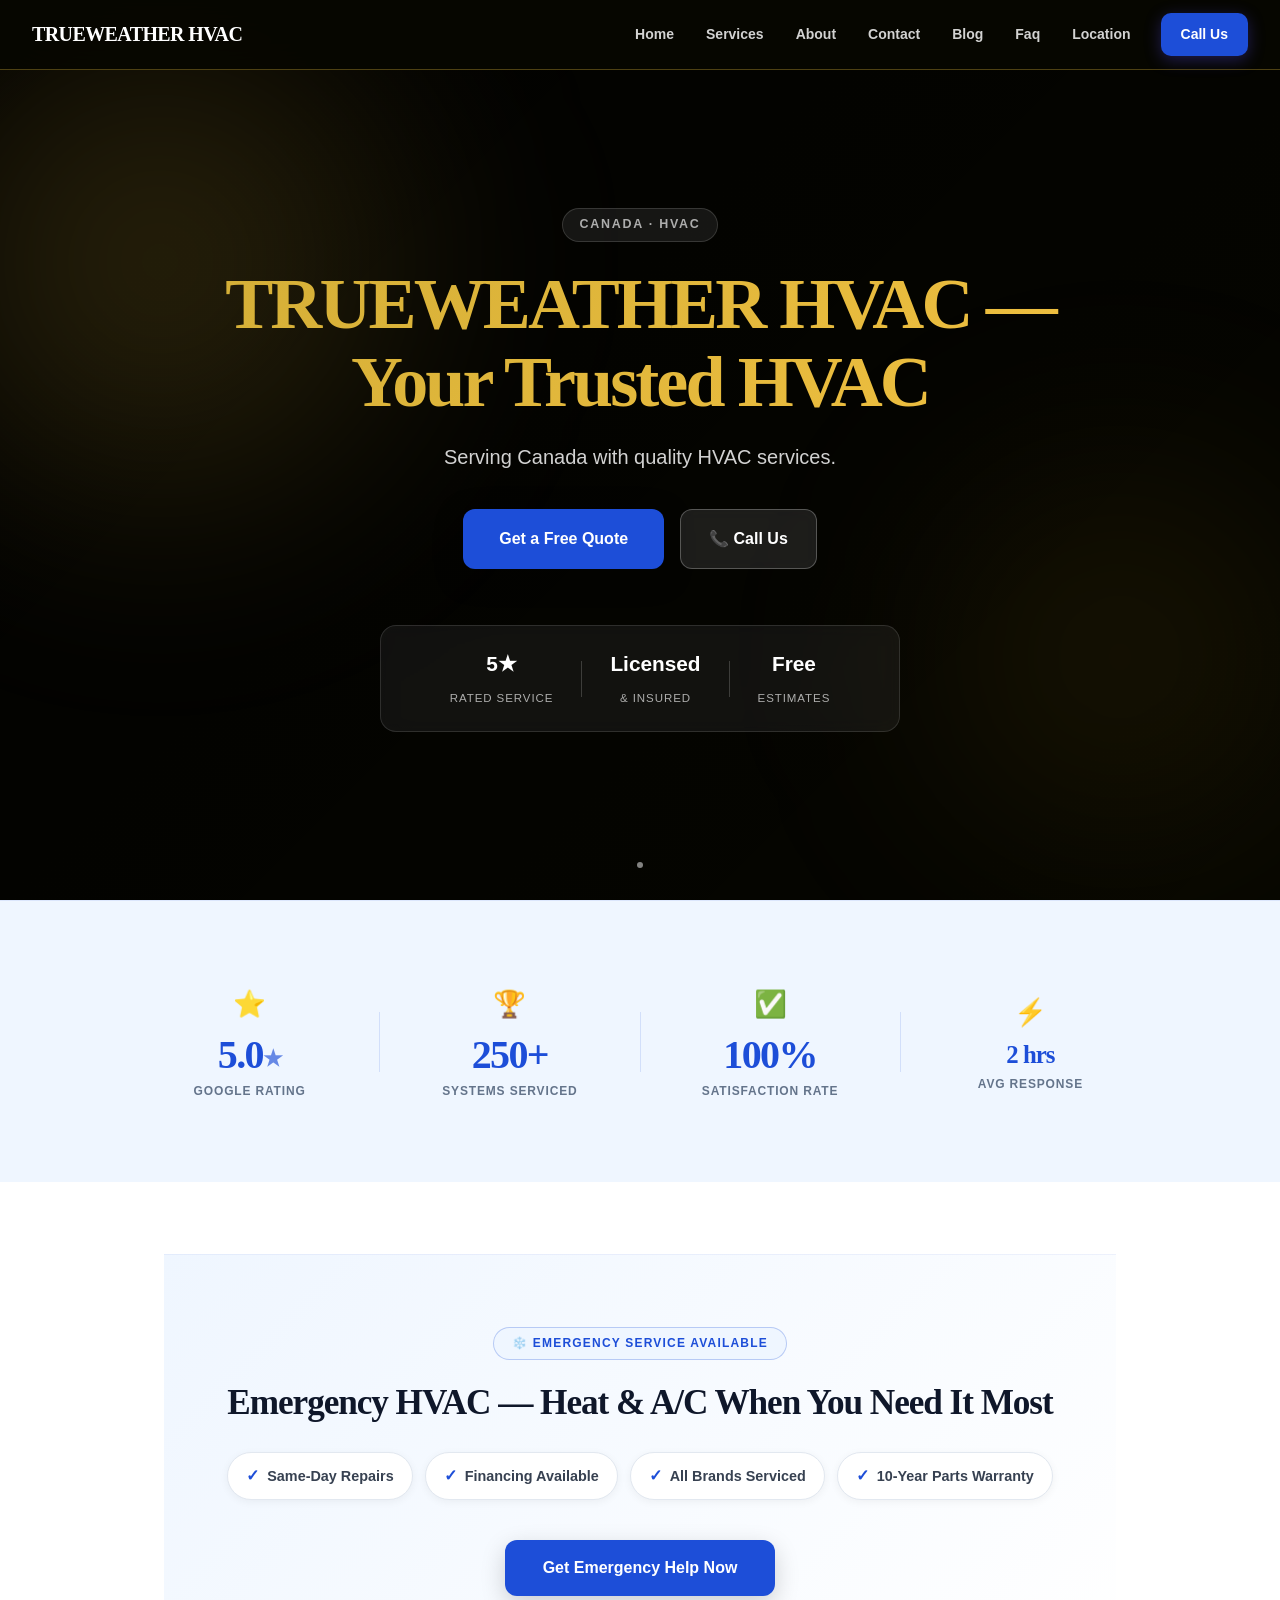
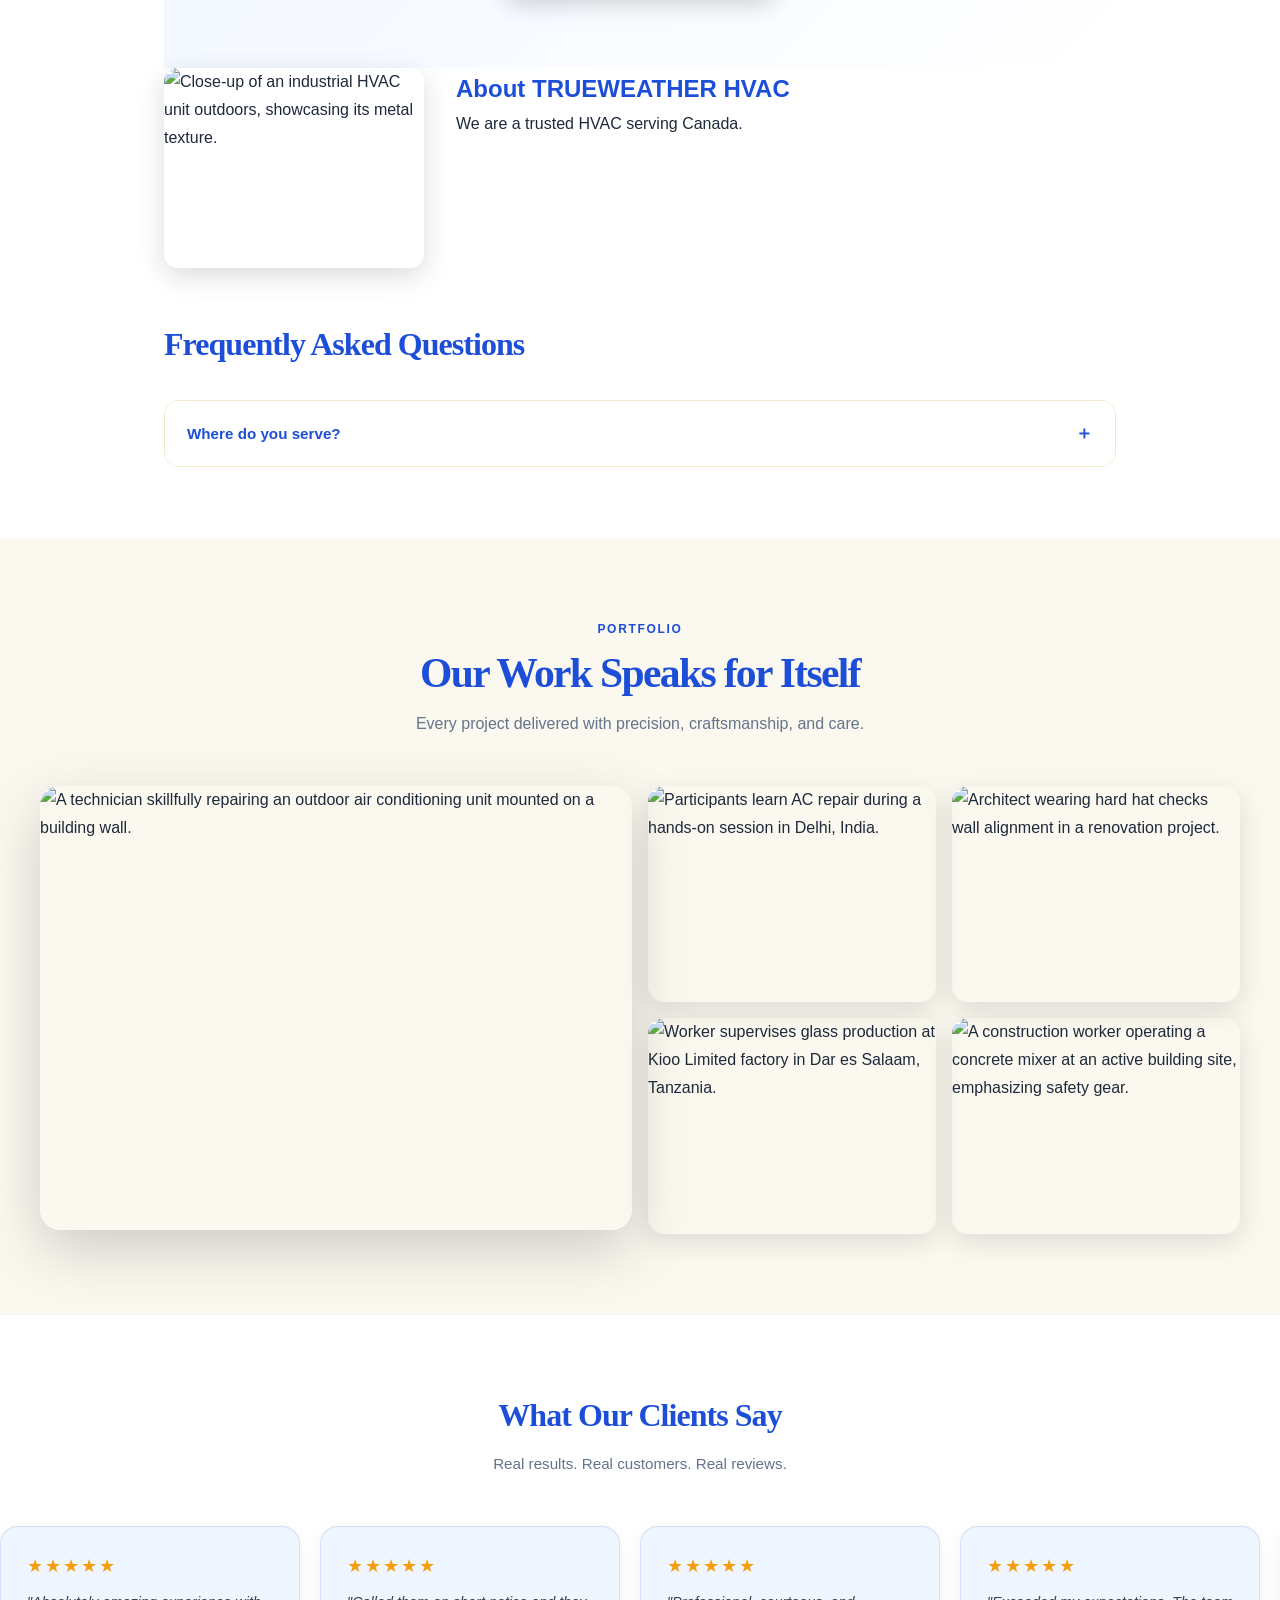
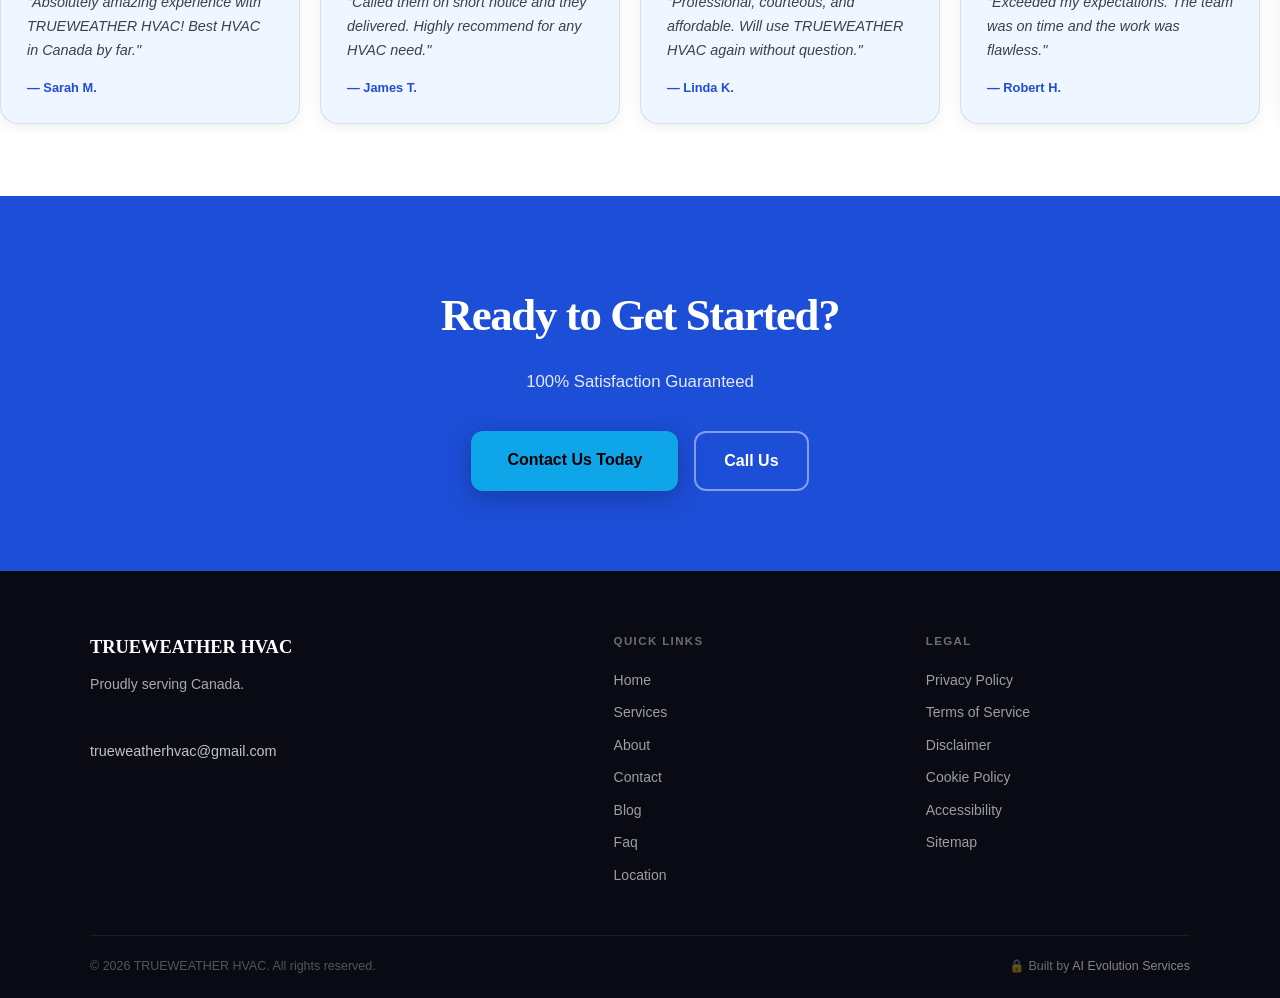
==== index.html @ 3bc762b6 "Initial site deployment — Hidden Location Gaps AI Agent" ====
<!DOCTYPE html>
<html lang="en">
<head>
<meta charset="UTF-8">
<meta name="viewport" content="width=device-width, initial-scale=1.0">
<title>TRUEWEATHER HVAC — HVAC in Canada</title>
<meta name="description" content="Professional HVAC services in Canada. Call  today.">
<meta property="og:title" content="TRUEWEATHER HVAC — HVAC in Canada">
<meta property="og:description" content="Professional HVAC services in Canada. Call  today.">
<meta property="og:type" content="website">
<meta property="og:image" content="https://images.pexels.com/photos/35560483/pexels-photo-35560483.jpeg?auto=compress&cs=tinysrgb&dpr=2&h=650&w=940">
<meta name="twitter:card" content="summary_large_image">
<link rel="canonical" href="/index.html">
<meta http-equiv="X-Content-Type-Options" content="nosniff">
<meta http-equiv="X-Frame-Options" content="DENY">
<meta http-equiv="Content-Security-Policy" content="default-src 'self'; script-src 'self' 'unsafe-inline' https://www.googletagmanager.com https://maps.googleapis.com https://cdn.jsdelivr.net https://unpkg.com https://cdnjs.cloudflare.com; style-src 'self' 'unsafe-inline' https://fonts.googleapis.com https://unpkg.com; font-src 'self' https://fonts.gstatic.com; img-src 'self' data: https:; connect-src 'self' https://nominatim.openstreetmap.org; frame-ancestors 'none';">
<meta name="referrer" content="strict-origin-when-cross-origin">
<script type="application/ld+json">{
  "@context": "https://schema.org",
  "@type": "LocalBusiness",
  "name": "TRUEWEATHER HVAC",
  "telephone": "",
  "email": "trueweatherhvac@gmail.com",
  "url": "",
  "address": {
    "@type": "PostalAddress",
    "addressLocality": "Canada",
    "addressRegion": "",
    "addressCountry": "US"
  },
  "mainEntity": [
    {
      "@type": "Question",
      "name": "Where do you serve?",
      "acceptedAnswer": {
        "@type": "Answer",
        "text": "We serve Canada and surrounding areas."
      }
    }
  ]
}</script>
<link rel="preconnect" href="https://fonts.googleapis.com">
<link rel="preconnect" href="https://fonts.gstatic.com" crossorigin>
<link href="https://fonts.googleapis.com/css2?family=Playfair+Display:ital,wght@0,700;0,800;0,900;1,700&family=Lato:wght@300;400;700&display=swap" rel="stylesheet">
<link href="https://unpkg.com/aos@2.3.4/dist/aos.css" rel="stylesheet" crossorigin="anonymous">
<link rel="stylesheet" href="style.css">
</head>
<body>
<script src="cookie-consent.js" defer></script>

<!-- ══ NAV ══ -->
<nav class="site-nav" id="siteNav" style="--nav-bg:rgba(7,7,0,0.92);--nav-border:rgba(212,175,55,0.35);">
  <a href="index.html" class="nav-brand">TRUEWEATHER HVAC</a>
  <div class="nav-links" id="navLinks"><a href="index.html" class="nav-link">Home</a><a href="services.html" class="nav-link">Services</a><a href="about.html" class="nav-link">About</a><a href="contact.html" class="nav-link">Contact</a><a href="blog.html" class="nav-link">Blog</a><a href="faq.html" class="nav-link">Faq</a><a href="location.html" class="nav-link">Location</a></div>
  <a href="tel:" class="nav-cta">Call Us</a>
  <button class="nav-hamburger" id="navHamburger" aria-label="Menu">
    <span></span><span></span><span></span>
  </button>
</nav>

<!-- ══ HERO ══ -->
<section class="site-hero" id="heroSection" style="background:linear-gradient(135deg,rgba(0,0,0,0.82) 0%,rgba(0,0,0,0.55) 45%,rgba(0,0,0,0.18) 100%),url('https://images.pexels.com/photos/35560483/pexels-photo-35560483.jpeg?auto=compress&cs=tinysrgb&dpr=2&h=650&w=940') center/cover no-repeat fixed,#070700;">
  <div class="hero-blob b1" style="background:radial-gradient(circle,rgba(212,175,55,0.22) 0%,transparent 70%);"></div><div class="hero-blob b2" style="background:radial-gradient(circle,rgba(180,140,20,0.13) 0%,transparent 70%);"></div>
  <div class="hero-inner">
    <div class="hero-eyebrow" data-anim="eyebrow">Canada · HVAC</div>
    <h1 class="hero-h1" data-anim="h1" style="background:linear-gradient(135deg,#d4af37,#f0c040);-webkit-background-clip:text;-webkit-text-fill-color:transparent;background-clip:text;">TRUEWEATHER HVAC — Your Trusted HVAC</h1>
    <p class="hero-sub" data-anim="sub">Serving Canada with quality HVAC services.</p>
    <div class="hero-actions" data-anim="actions">
      <a href="contact.html" class="btn-hero-primary" style="background:#1d4ed8;">Get a Free Quote</a>
      <a href="tel:" class="btn-hero-ghost">📞 Call Us</a>
    </div>
    <div class="hero-trust" data-anim="trust">
      <div class="trust-item"><strong>5★</strong><span>Rated Service</span></div>
      <div class="trust-sep"></div>
      <div class="trust-item"><strong>Licensed</strong><span>&amp; Insured</span></div>
      <div class="trust-sep"></div>
      <div class="trust-item"><strong>Free</strong><span>Estimates</span></div>
    </div>
  </div>
  <div class="hero-scroll-cue"><div class="scroll-dot"></div></div>
</section>

<section class="stats-strip" data-aos="fade-up">
  <div class="stats-inner">
    <div class="stat-card" data-aos="zoom-in" data-aos-delay="0">
      <div class="stat-icon">⭐</div>
      <div class="stat-num">5.0<span style="font-size:.55em;vertical-align:middle;opacity:.65;">★</span></div>
      <div class="stat-label">Google Rating</div>
    </div>
    <div class="stat-divider"></div>
    <div class="stat-card" data-aos="zoom-in" data-aos-delay="100">
      <div class="stat-icon">🏆</div>
      <div class="stat-num stat-count-up" data-count="250" data-suffix="+">250+</div>
      <div class="stat-label">Systems Serviced</div>
    </div>
    <div class="stat-divider"></div>
    <div class="stat-card" data-aos="zoom-in" data-aos-delay="200">
      <div class="stat-icon">✅</div>
      <div class="stat-num">100%</div>
      <div class="stat-label">Satisfaction Rate</div>
    </div>
    <div class="stat-divider"></div>
    <div class="stat-card" data-aos="zoom-in" data-aos-delay="300">
      <div class="stat-icon">⚡</div>
      <div class="stat-num stat-compact">2 hrs</div>
      <div class="stat-label">Avg Response</div>
    </div>
  </div>
</section>

<!-- ══ MAIN ══ -->
<main class="page-main">
  <section class="callout-emergency" data-aos="fade-up">
  <div class="callout-inner">
    <div class="callout-badge" style="color:#1d4ed8;border-color:#1d4ed844;background:#eff6ff;">❄️ Emergency Service Available</div>
    <h2 class="callout-h2">Emergency HVAC — Heat & A/C When You Need It Most</h2>
    <div class="callout-items"><div class="callout-item"><span class="callout-check" style="color:#1d4ed8;">✓</span>Same-Day Repairs</div><div class="callout-item"><span class="callout-check" style="color:#1d4ed8;">✓</span>Financing Available</div><div class="callout-item"><span class="callout-check" style="color:#1d4ed8;">✓</span>All Brands Serviced</div><div class="callout-item"><span class="callout-check" style="color:#1d4ed8;">✓</span>10-Year Parts Warranty</div></div>
    <a href="contact.html" class="callout-cta" style="background:#1d4ed8;">Get Emergency Help Now</a>
  </div>
</section>
  
  <div data-aos="fade-up" data-aos-delay="60"><div class="hp-text-img-wrap"><img src="https://images.pexels.com/photos/29452977/pexels-photo-29452977.jpeg?auto=compress&cs=tinysrgb&h=650&w=940" alt="Close-up of an industrial HVAC unit outdoors, showcasing its metal texture." loading="lazy" class="hp-side-img"><div><h2 style="color:#1d4ed8;">About TRUEWEATHER HVAC</h2><p>We are a trusted HVAC serving Canada.</p></div></div>
</div>
  <section class="faq-section" data-aos="fade-up"><h2 class="faq-h2" style="color:#1d4ed8;">Frequently Asked Questions</h2><div class="faq-list"><details class="faq-item"><summary class="faq-q" style="color:#1d4ed8;">Where do you serve?</summary><div class="faq-a">We serve Canada and surrounding areas.</div></details></div></section>
</main>

<section class="hp-gallery-section" data-aos="fade-up">
  <div class="hp-gallery-header">
    <div class="hp-gallery-tag" style="color:#1d4ed8;">Portfolio</div>
    <h2 class="hp-gallery-h2" style="color:#1d4ed8;">Our Work Speaks for Itself</h2>
    <p class="hp-gallery-sub">Every project delivered with precision, craftsmanship, and care.</p>
  </div>
  <div class="hp-bento-grid">
    <div class="hp-bento-feature" data-aos="fade-right"><img src="https://images.pexels.com/photos/7347538/pexels-photo-7347538.jpeg?auto=compress&cs=tinysrgb&dpr=2&h=650&w=940" alt="A technician skillfully repairing an outdoor air conditioning unit mounted on a building wall." loading="lazy"><div class="hp-bento-cap">A technician skillfully repairing an outdoor air conditioning unit mounted on a building wall.</div></div>
    <div class="hp-bento-thumbs">
      <div class="hp-bento-thumb" data-aos="fade-up"><img src="https://images.pexels.com/photos/33925031/pexels-photo-33925031.jpeg?auto=compress&cs=tinysrgb&dpr=2&h=650&w=940" alt="Participants learn AC repair during a hands-on session in Delhi, India." loading="lazy"><div class="hp-bento-cap">Participants learn AC repair during a hands-on session in Delhi, India.</div></div><div class="hp-bento-thumb" data-aos="fade-up"><img src="https://images.pexels.com/photos/7937963/pexels-photo-7937963.jpeg?auto=compress&cs=tinysrgb&dpr=2&h=650&w=940" alt="Architect wearing hard hat checks wall alignment in a renovation project." loading="lazy"><div class="hp-bento-cap">Architect wearing hard hat checks wall alignment in a renovation project.</div></div><div class="hp-bento-thumb" data-aos="fade-up"><img src="https://images.pexels.com/photos/36423802/pexels-photo-36423802.jpeg?auto=compress&cs=tinysrgb&dpr=2&h=650&w=940" alt="Worker supervises glass production at Kioo Limited factory in Dar es Salaam, Tanzania." loading="lazy"><div class="hp-bento-cap">Worker supervises glass production at Kioo Limited factory in Dar es Salaam, Tanzania.</div></div><div class="hp-bento-thumb" data-aos="fade-up"><img src="https://images.pexels.com/photos/6082416/pexels-photo-6082416.jpeg?auto=compress&cs=tinysrgb&dpr=2&h=650&w=940" alt="A construction worker operating a concrete mixer at an active building site, emphasizing safety gear." loading="lazy"><div class="hp-bento-cap">A construction worker operating a concrete mixer at an active building site, emphasizing safety gear.</div></div>
    </div>
  </div>
</section>

<section class="reviews-marquee-section" data-aos="fade-up">
  <div class="reviews-header">
    <h2 class="reviews-h2" style="color:#1d4ed8;">What Our Clients Say</h2>
    <p class="reviews-sub">Real results. Real customers. Real reviews.</p>
  </div>
  <div class="reviews-track-wrap">
    <div class="reviews-track"><div class="review-card"><div class="review-stars">★★★★★</div><p class="review-text">"Absolutely amazing experience with TRUEWEATHER HVAC! Best HVAC in Canada by far."</p><div class="review-author">— Sarah M.</div></div><div class="review-card"><div class="review-stars">★★★★★</div><p class="review-text">"Called them on short notice and they delivered. Highly recommend for any HVAC need."</p><div class="review-author">— James T.</div></div><div class="review-card"><div class="review-stars">★★★★★</div><p class="review-text">"Professional, courteous, and affordable. Will use TRUEWEATHER HVAC again without question."</p><div class="review-author">— Linda K.</div></div><div class="review-card"><div class="review-stars">★★★★★</div><p class="review-text">"Exceeded my expectations. The team was on time and the work was flawless."</p><div class="review-author">— Robert H.</div></div><div class="review-card"><div class="review-stars">★★★★★</div><p class="review-text">"Best HVAC in Canada. Fast, clean, and honest pricing every single time."</p><div class="review-author">— Maria G.</div></div><div class="review-card"><div class="review-stars">★★★★★</div><p class="review-text">"I've tried others but TRUEWEATHER HVAC is on another level. Five stars every time."</p><div class="review-author">— David W.</div></div><div class="review-card"><div class="review-stars">★★★★★</div><p class="review-text">"Absolutely amazing experience with TRUEWEATHER HVAC! Best HVAC in Canada by far."</p><div class="review-author">— Sarah M.</div></div><div class="review-card"><div class="review-stars">★★★★★</div><p class="review-text">"Called them on short notice and they delivered. Highly recommend for any HVAC need."</p><div class="review-author">— James T.</div></div><div class="review-card"><div class="review-stars">★★★★★</div><p class="review-text">"Professional, courteous, and affordable. Will use TRUEWEATHER HVAC again without question."</p><div class="review-author">— Linda K.</div></div><div class="review-card"><div class="review-stars">★★★★★</div><p class="review-text">"Exceeded my expectations. The team was on time and the work was flawless."</p><div class="review-author">— Robert H.</div></div><div class="review-card"><div class="review-stars">★★★★★</div><p class="review-text">"Best HVAC in Canada. Fast, clean, and honest pricing every single time."</p><div class="review-author">— Maria G.</div></div><div class="review-card"><div class="review-stars">★★★★★</div><p class="review-text">"I've tried others but TRUEWEATHER HVAC is on another level. Five stars every time."</p><div class="review-author">— David W.</div></div></div>
  </div>
</section>

<!-- ══ CTA ══ -->
<section class="cta-strip" data-aos="fade-up" style="background:#1d4ed8;">
  <div class="cta-inner">
    <h2 class="cta-h2">Ready to Get Started?</h2>
    <p class="cta-sub">100% Satisfaction Guaranteed</p>
    <div class="cta-acts">
      <a href="contact.html" class="btn-cta-primary" style="background:#0ea5e9;color:#000;">Contact Us Today</a>
      <a href="tel:" class="btn-cta-ghost">Call Us</a>
    </div>
  </div>
</section>

<!-- ══ FOOTER ══ -->
<footer class="site-footer">
  <div class="footer-grid">
    <div class="footer-col">
      <div class="footer-brand">TRUEWEATHER HVAC</div>
      <p class="footer-tagline">Proudly serving Canada.</p>
      <a href="tel:" class="footer-contact"></a>
      <br><a href='mailto:trueweatherhvac@gmail.com' class='footer-contact'>trueweatherhvac@gmail.com</a>
      
    </div>
    <div class="footer-col">
      <div class="footer-col-head">Quick Links</div>
      <div class="footer-links"><a href="index.html" class="footer-link">Home</a><a href="services.html" class="footer-link">Services</a><a href="about.html" class="footer-link">About</a><a href="contact.html" class="footer-link">Contact</a><a href="blog.html" class="footer-link">Blog</a><a href="faq.html" class="footer-link">Faq</a><a href="location.html" class="footer-link">Location</a></div>
    </div>
    <div class="footer-col">
      <div class="footer-col-head">Legal</div>
      <div class="footer-links">
        <a href="privacy-policy.html" class="footer-link">Privacy Policy</a>
        <a href="terms.html" class="footer-link">Terms of Service</a>
        <a href="disclaimer.html" class="footer-link">Disclaimer</a>
        <a href="cookies.html" class="footer-link">Cookie Policy</a>
        <a href="accessibility.html" class="footer-link">Accessibility</a>
        <a href="sitemap-page.html" class="footer-link">Sitemap</a>
      </div>
    </div>
  </div>
  <div class="footer-bottom">
    <span>&copy; 2026 TRUEWEATHER HVAC. All rights reserved.</span>
    <span class="footer-badge">🔒 Built by <a href="https://aievolutionservices.com" target="_blank" rel="noopener" class="footer-badge-link">AI Evolution Services</a></span>
  </div>
</footer>


<div id="hp-lightbox" class="lb-overlay" role="dialog" aria-modal="true" aria-label="Image viewer" aria-hidden="true" style="display:none;"><button class="lb-close" id="lbClose" aria-label="Close">&times;</button><button class="lb-nav lb-prev" id="lbPrev" aria-label="Previous image">&#10094;</button><div class="lb-content"><img id="lbImg" src="" alt="" class="lb-img"><p id="lbCaption" class="lb-caption"></p></div><button class="lb-nav lb-next" id="lbNext" aria-label="Next image">&#10095;</button></div>

<!-- ══ SCRIPTS ══ -->

<script src="https://cdn.jsdelivr.net/npm/gsap@3.12.5/dist/gsap.min.js" crossorigin="anonymous"></script>
<script src="https://cdn.jsdelivr.net/npm/gsap@3.12.5/dist/ScrollTrigger.min.js" crossorigin="anonymous"></script>
<script src="https://unpkg.com/lenis@1.3.3/dist/lenis.min.js" crossorigin="anonymous"></script>
<script src="https://unpkg.com/aos@2.3.4/dist/aos.js" crossorigin="anonymous"></script>
<script>
  /* AOS */
  AOS.init({duration:900,once:true,offset:60});
  /* Lenis smooth scroll */
  if(typeof Lenis!=="undefined"){
    const _lenis=new Lenis({lerp:0.085});
    gsap.ticker.add(t=>_lenis.raf(t*1000));
    gsap.ticker.lagSmoothing(0);
  }
  /* GSAP hero entrance */
  gsap.registerPlugin(ScrollTrigger);
  gsap.timeline({defaults:{ease:"power3.out"}})
    .from('[data-anim="eyebrow"]',{y:24,opacity:0,duration:0.7,delay:0.15})
    .from('[data-anim="h1"]',    {y:56,opacity:0,duration:1.0},"-=0.4")
    .from('[data-anim="sub"]',   {y:32,opacity:0,duration:0.8},"-=0.5")
    .from('[data-anim="actions"]',{y:24,opacity:0,duration:0.6},"-=0.4")
    .from('[data-anim="trust"]', {y:20,opacity:0,duration:0.5},"-=0.3");
  /* Nav scroll glow */
  const _nav=document.getElementById("siteNav");
  const _ns=()=>_nav?.classList.toggle("nav-scrolled",scrollY>50);
  window.addEventListener("scroll",_ns,{passive:true});_ns();
  /* Hamburger */
  document.getElementById("navHamburger")?.addEventListener("click",()=>
    document.getElementById("navLinks")?.classList.toggle("nav-open"));
  /* Vanta */
  // no Vanta on this theme
  
  /* Count-up animation — fires once when stat enters viewport */
  (function(){
    var els=document.querySelectorAll('.stat-count-up[data-count]');
    if(!els.length)return;
    var dur=1800;
    var obs=new IntersectionObserver(function(entries){
      entries.forEach(function(e){
        if(!e.isIntersecting)return;
        obs.unobserve(e.target);
        var el=e.target,target=+el.dataset.count,suffix=el.dataset.suffix||'';
        var start=performance.now();
        function tick(now){
          var prog=Math.min((now-start)/dur,1);
          var ease=1-Math.pow(1-prog,3);
          el.textContent=Math.round(target*ease)+suffix;
          if(prog<1)requestAnimationFrame(tick);
        }
        requestAnimationFrame(tick);
      });
    },{threshold:0.4});
    els.forEach(function(el){obs.observe(el);});
  })();

  /* Lightbox — opens on gallery image click */
  (function(){
    var lb=document.getElementById('hp-lightbox');
    if(!lb)return;
    var lbImg=document.getElementById('lbImg');
    var lbCap=document.getElementById('lbCaption');
    var imgs=[],cur=0;
    function show(){
      lbImg.src=imgs[cur].src;
      lbImg.alt=imgs[cur].alt||'';
      lbCap.textContent=imgs[cur].alt||'';
      lb.setAttribute('aria-hidden','false');
      lb.style.display='flex';
      document.body.style.overflow='hidden';
    }
    function close(){
      lb.setAttribute('aria-hidden','true');
      lb.style.display='none';
      document.body.style.overflow='';
    }
    document.getElementById('lbClose').addEventListener('click',close);
    document.getElementById('lbPrev').addEventListener('click',function(){cur=(cur-1+imgs.length)%imgs.length;show();});
    document.getElementById('lbNext').addEventListener('click',function(){cur=(cur+1)%imgs.length;show();});
    lb.addEventListener('click',function(e){if(e.target===lb)close();});
    document.addEventListener('keydown',function(e){
      if(!lb.style.display||lb.style.display==='none')return;
      if(e.key==='Escape')close();
      if(e.key==='ArrowLeft'){cur=(cur-1+imgs.length)%imgs.length;show();}
      if(e.key==='ArrowRight'){cur=(cur+1)%imgs.length;show();}
    });
    var galleryImgs=[].slice.call(document.querySelectorAll('.hp-bento-feature img,.hp-bento-thumb img'));
    galleryImgs.forEach(function(img,i){
      img.style.cursor='zoom-in';
      img.addEventListener('click',function(){imgs=galleryImgs;cur=i;show();});
    });
  })();

</script>
</body>
</html>
---- style.css ----
/* ═══ Premium Site CSS — Hidden Location Gaps AI Agent by AI Evolution Services ═══ */
*,*::before,*::after{box-sizing:border-box;margin:0;padding:0;}

body{
  font-family:'Lato', sans-serif;
  color:#1e293b;
  background:#ffffff;
  line-height:1.75;
  -webkit-font-smoothing:antialiased;
}

/* ── NAV ── */
.site-nav{
  position:fixed;top:0;left:0;right:0;z-index:1000;
  display:flex;align-items:center;gap:0;
  padding:0 32px;height:70px;
  background:rgba(7,7,0,0.92);
  backdrop-filter:blur(18px);-webkit-backdrop-filter:blur(18px);
  border-bottom:1px solid rgba(212,175,55,0.35);
  transition:background .3s,box-shadow .3s;
}
.site-nav.nav-scrolled{
  background:rgba(0,0,0,0.92);
  box-shadow:0 4px 32px rgba(0,0,0,0.4);
}
.nav-brand{
  font-family:'Playfair Display', Georgia, serif;font-size:1.25rem;font-weight:900;
  color:#fff;text-decoration:none;white-space:nowrap;
  letter-spacing:-0.03em;
}
.nav-links{
  display:flex;gap:4px;margin-left:auto;
}
.nav-link{
  color:rgba(255,255,255,0.82);text-decoration:none;
  font-weight:600;font-size:0.875rem;
  padding:7px 14px;border-radius:8px;
  transition:background .18s,color .18s;
}
.nav-link:hover{color:#fff;background:rgba(255,255,255,0.1);}
.nav-cta{
  margin-left:16px;padding:9px 20px;
  background:#1d4ed8;color:#fff;
  border-radius:10px;font-weight:700;font-size:0.875rem;
  text-decoration:none;white-space:nowrap;
  transition:opacity .18s,transform .18s;
  box-shadow:0 4px 16px rgba(79,70,229,0.35);
}
.nav-cta:hover{opacity:.88;transform:translateY(-1px);}
.nav-hamburger{
  display:none;flex-direction:column;gap:5px;cursor:pointer;
  background:none;border:none;padding:6px;margin-left:12px;
}
.nav-hamburger span{
  display:block;width:22px;height:2px;
  background:rgba(255,255,255,0.85);border-radius:2px;
  transition:transform .25s;
}

/* ── HERO ── */
.site-hero{
  position:relative;min-height:100vh;
  display:flex;align-items:center;justify-content:center;
  text-align:center;color:#fff;overflow:hidden;
  padding:100px 24px 60px;
}
.hero-blob{
  position:absolute;border-radius:50%;
  filter:blur(90px);pointer-events:none;
  animation:blobFloat 10s ease-in-out infinite alternate;
}
.hero-blob.b1{width:55vw;height:55vw;top:-10%;left:-15%;animation-delay:0s;}
.hero-blob.b2{width:45vw;height:45vw;bottom:-5%;right:-10%;animation-delay:-5s;}
@keyframes blobFloat{from{transform:translate(0,0) scale(1);}to{transform:translate(4%,6%) scale(1.08);}}
.hero-inner{
  position:relative;z-index:2;max-width:860px;width:100%;
}
.hero-eyebrow{
  display:inline-block;
  font-size:0.78rem;font-weight:700;letter-spacing:0.14em;text-transform:uppercase;
  color:rgba(255,255,255,0.65);
  background:rgba(255,255,255,0.08);
  border:1px solid rgba(255,255,255,0.14);
  border-radius:100px;padding:5px 16px;margin-bottom:24px;
}
.hero-h1{
  font-family:'Playfair Display', Georgia, serif;
  font-size:clamp(2.4rem,6vw,4.5rem);
  font-weight:900;line-height:1.08;
  letter-spacing:-0.04em;margin-bottom:20px;
}
.hero-sub{
  font-size:clamp(1rem,2vw,1.25rem);
  opacity:.82;max-width:600px;margin:0 auto 36px;line-height:1.6;
}
.hero-actions{display:flex;gap:16px;justify-content:center;flex-wrap:wrap;margin-bottom:56px;}
.btn-hero-primary{
  display:inline-flex;align-items:center;gap:8px;
  padding:15px 36px;border-radius:12px;
  font-weight:700;font-size:1rem;text-decoration:none;color:#fff;
  box-shadow:0 8px 28px rgba(0,0,0,0.35);
  transition:transform .18s,box-shadow .18s;
}
.btn-hero-primary:hover{transform:translateY(-2px);box-shadow:0 14px 36px rgba(0,0,0,0.45);}
.btn-hero-ghost{
  display:inline-flex;align-items:center;gap:8px;
  padding:15px 28px;border-radius:12px;
  font-weight:600;font-size:1rem;text-decoration:none;
  color:#fff;
  background:rgba(255,255,255,0.1);
  border:1.5px solid rgba(255,255,255,0.25);
  backdrop-filter:blur(8px);
  transition:background .18s,transform .18s;
}
.btn-hero-ghost:hover{background:rgba(255,255,255,0.18);transform:translateY(-2px);}

/* ── TRUST STRIP ── */
.hero-trust{
  display:flex;align-items:center;justify-content:center;gap:0;
  flex-wrap:wrap;gap:8px;
  background:rgba(255,255,255,0.06);
  border:1px solid rgba(255,255,255,0.12);
  border-radius:16px;padding:20px 32px;
  backdrop-filter:blur(8px);
  max-width:520px;margin:0 auto;
}
.trust-item{text-align:center;padding:0 20px;}
.trust-item strong{display:block;font-size:1.3rem;font-weight:900;color:#fff;}
.trust-item span{font-size:0.72rem;opacity:.65;text-transform:uppercase;letter-spacing:.08em;}
.trust-sep{width:1px;height:36px;background:rgba(255,255,255,0.18);}

/* ── SCROLL CUE ── */
.hero-scroll-cue{
  position:absolute;bottom:32px;left:50%;transform:translateX(-50%);
}
.scroll-dot{
  width:6px;height:6px;border-radius:50%;background:#fff;opacity:.5;
  animation:scrollBounce 1.6s ease-in-out infinite;
}
@keyframes scrollBounce{0%,100%{transform:translateY(0);opacity:.5;}50%{transform:translateY(8px);opacity:.9;}}

/* ── MAIN CONTENT ── */
.page-main{max-width:1000px;margin:0 auto;padding:72px 24px;}

/* hp-section (used by _render_sections) */
.hp-section{padding:0;}
.hp-section h2{
  font-family:'Playfair Display', Georgia, serif;
  font-size:clamp(1.5rem,3vw,2.2rem);font-weight:800;
  letter-spacing:-0.03em;margin:0 0 28px;
  background:linear-gradient(135deg,#d4af37,#f0c040);-webkit-background-clip:text;
  -webkit-text-fill-color:transparent;background-clip:text;
}
.hp-section p{margin-bottom:16px;font-size:1rem;color:#1e293b;}

/* hp-card */
.hp-card{
  background:rgba(212,175,55,0.06);
  border:1px solid rgba(212,175,55,0.26);
  border-radius:16px;padding:24px 28px;margin-bottom:16px;
  transition:transform .2s,box-shadow .2s;
}
.hp-card:hover{transform:translateY(-3px);box-shadow:0 12px 32px rgba(0,0,0,.1);}
.hp-card h3{
  font-family:'Playfair Display', Georgia, serif;font-size:1.05rem;font-weight:700;
  color:#1d4ed8;margin-bottom:10px;
}

/* About page image */
.about-img-wrap{margin-bottom:40px;}
.about-img{width:100%;max-height:400px;object-fit:cover;border-radius:18px;box-shadow:0 20px 60px rgba(0,0,0,.15);}

/* ── PREMIUM BENTO GALLERY ── */
.hp-gallery-section{
  padding:80px 24px;
  background:#faf8ef;
}
.hp-gallery-header{
  text-align:center;max-width:600px;margin:0 auto 48px;
}
.hp-gallery-tag{
  font-size:.75rem;font-weight:800;letter-spacing:.14em;text-transform:uppercase;
  margin-bottom:10px;
}
.hp-gallery-h2{
  font-family:'Playfair Display', Georgia, serif;font-size:clamp(1.7rem,3.5vw,2.6rem);font-weight:900;
  letter-spacing:-0.04em;line-height:1.15;margin-bottom:12px;
}
.hp-gallery-sub{font-size:1rem;color:#64748b;}
.hp-bento-grid{
  display:grid;
  grid-template-columns:1fr 1fr;
  grid-template-rows:auto;
  gap:16px;
  max-width:1200px;
  margin:0 auto;
}
.hp-bento-feature{
  grid-column:1;
  grid-row:1 / span 2;
  position:relative;overflow:hidden;border-radius:20px;
  box-shadow:0 20px 60px rgba(0,0,0,.18);
  aspect-ratio:4/3;
}
.hp-bento-feature img{
  width:100%;height:100%;object-fit:cover;display:block;
  transition:transform .5s ease;
}
.hp-bento-feature:hover img{transform:scale(1.04);}
.hp-bento-thumbs{
  grid-column:2;
  grid-row:1 / span 2;
  display:grid;
  grid-template-columns:1fr 1fr;
  gap:16px;
  align-content:start;
}
.hp-bento-thumb{
  position:relative;overflow:hidden;border-radius:16px;
  box-shadow:0 8px 28px rgba(0,0,0,.12);
  aspect-ratio:4/3;
}
.hp-bento-thumb img{
  width:100%;height:100%;object-fit:cover;display:block;
  transition:transform .4s ease;
}
.hp-bento-thumb:hover img{transform:scale(1.06);}
/* Caption overlay */
.hp-bento-cap{
  position:absolute;bottom:0;left:0;right:0;
  padding:10px 14px;
  background:linear-gradient(transparent,rgba(0,0,0,0.7));
  color:#fff;font-size:.75rem;font-weight:600;
  letter-spacing:.04em;text-transform:capitalize;
  opacity:0;transition:opacity .3s;
}
.hp-bento-feature:hover .hp-bento-cap,
.hp-bento-thumb:hover .hp-bento-cap{opacity:1;}

/* Side image */
.hp-text-img-wrap{display:flex;gap:32px;align-items:flex-start;margin-bottom:28px;}
.hp-side-img{width:260px;min-width:180px;border-radius:14px;object-fit:cover;height:200px;flex-shrink:0;box-shadow:0 8px 28px rgba(0,0,0,.14);}

/* ── STATS STRIP ── */
.stats-strip{background:#eff6ff;padding:56px 24px;border-top:1px solid #1d4ed818;}
.stats-inner{
  display:flex;align-items:center;justify-content:center;
  flex-wrap:wrap;max-width:1040px;margin:0 auto;
}
.stat-card{flex:1;min-width:160px;text-align:center;padding:24px 20px;}
.stat-divider{width:1px;height:60px;background:#1d4ed822;}
.stat-icon{font-size:1.65rem;margin-bottom:8px;}
.stat-num{
  font-family:'Playfair Display', Georgia, serif;font-size:2.5rem;font-weight:900;
  color:#1d4ed8;letter-spacing:-0.04em;line-height:1;
}
.stat-compact{font-size:1.55rem;}
.stat-label{
  font-size:.75rem;font-weight:700;letter-spacing:.07em;
  text-transform:uppercase;color:#64748b;margin-top:6px;
}

/* ── INDUSTRY CALLOUT ── */
.callout-emergency,.callout-timeline,.callout-comfort,.callout-menu,.callout-booking{
  padding:72px 24px;
  background:linear-gradient(135deg,#eff6ff 0%,#fff 100%);
  border-top:1px solid #1d4ed814;
}
.callout-inner{max-width:860px;margin:0 auto;text-align:center;}
.callout-badge{
  display:inline-block;font-size:.75rem;font-weight:800;letter-spacing:.1em;text-transform:uppercase;
  border:1px solid;border-radius:100px;padding:5px 18px;margin-bottom:22px;
}
.callout-h2{
  font-family:'Playfair Display', Georgia, serif;font-size:clamp(1.5rem,3vw,2.2rem);font-weight:900;
  letter-spacing:-0.03em;margin-bottom:28px;color:#0f172a;line-height:1.2;
}
.callout-items{display:flex;flex-wrap:wrap;justify-content:center;gap:12px;margin-bottom:32px;}
.callout-item{
  display:flex;align-items:center;gap:8px;font-size:.9rem;font-weight:600;
  background:#fff;border:1px solid #e2e8f0;border-radius:50px;padding:9px 18px;color:#374151;
  box-shadow:0 2px 8px rgba(0,0,0,.05);
}
.callout-check{font-size:1rem;font-weight:900;}
.callout-cta{
  display:inline-block;padding:14px 38px;border-radius:12px;font-weight:700;font-size:1rem;
  color:#fff;text-decoration:none;transition:transform .18s,box-shadow .18s;
  box-shadow:0 8px 24px rgba(0,0,0,.18);margin-top:8px;
}
.callout-cta:hover{transform:translateY(-2px);box-shadow:0 16px 36px rgba(0,0,0,.25);}
/* Process timeline */
.tl-track{display:flex;flex-wrap:wrap;justify-content:center;gap:24px;margin-bottom:36px;}
.tl-step{display:flex;flex-direction:column;align-items:center;gap:12px;width:160px;}
.tl-num{
  width:46px;height:46px;border-radius:50%;
  display:flex;align-items:center;justify-content:center;
  color:#fff;font-weight:900;font-size:1rem;box-shadow:0 6px 18px rgba(0,0,0,.2);
}
.tl-text{font-size:.88rem;font-weight:600;text-align:center;color:#374151;line-height:1.4;}
/* Comfort pills */
.comfort-grid{display:flex;flex-wrap:wrap;justify-content:center;gap:12px;margin-bottom:28px;}
.comfort-pill{
  background:#fff;border:1px solid;border-radius:50px;
  padding:10px 22px;font-size:.9rem;font-weight:600;color:#374151;
  display:flex;align-items:center;gap:8px;box-shadow:0 2px 8px rgba(0,0,0,.04);
}
/* Menu pills */
.menu-pills{display:flex;flex-wrap:wrap;justify-content:center;gap:10px;margin-bottom:28px;}
.menu-pill{
  color:#fff;border-radius:8px;padding:10px 22px;
  font-size:.9rem;font-weight:700;
}
/* Booking features */
.booking-features{display:flex;flex-wrap:wrap;justify-content:center;gap:20px;margin-bottom:28px;}
.booking-feature{
  display:flex;align-items:center;gap:8px;font-size:.92rem;font-weight:600;
  color:#374151;background:#fff;border:1px solid #e2e8f0;border-radius:50px;
  padding:9px 20px;box-shadow:0 2px 8px rgba(0,0,0,.04);
}
.booking-icon{font-size:1.1rem;}

/* ── REVIEWS MARQUEE ── */
.reviews-marquee-section{padding:72px 0 64px;overflow:hidden;background:#fff;border-top:1px solid #f1f5f9;}
.reviews-header{text-align:center;padding:0 24px;margin-bottom:40px;}
.reviews-h2{font-family:'Playfair Display', Georgia, serif;font-size:clamp(1.5rem,3vw,2rem);font-weight:900;letter-spacing:-0.03em;margin-bottom:8px;}
.reviews-sub{font-size:.95rem;color:#64748b;}
.reviews-track-wrap{overflow:hidden;}
.reviews-track{
  display:flex;gap:20px;width:max-content;
  animation:reviewsScroll 45s linear infinite;
  padding:8px 0;
}
.reviews-track:hover{animation-play-state:paused;}
@keyframes reviewsScroll{from{transform:translateX(0);}to{transform:translateX(-50%);}}
.review-card{
  flex:0 0 300px;background:#eff6ff;border:1px solid #1d4ed822;border-radius:18px;
  padding:24px 26px;box-shadow:0 4px 16px rgba(0,0,0,.06);
}
.review-stars{color:#f59e0b;font-size:1.1rem;margin-bottom:10px;letter-spacing:2px;}
.review-text{font-size:.9rem;color:#374151;line-height:1.65;margin-bottom:14px;font-style:italic;}
.review-author{font-size:.8rem;font-weight:700;color:#1d4ed8;}

/* ── FLOATING CTA ── */
.float-cta{
  position:fixed;bottom:28px;right:24px;z-index:9998;
  display:flex;flex-direction:column;gap:10px;
  animation:floatSlideIn .7s cubic-bezier(.22,.68,0,1.2) 2s both;
}
@keyframes floatSlideIn{from{transform:translateX(140%);opacity:0;}to{transform:translateX(0);opacity:1;}}
.float-btn{
  display:flex;align-items:center;gap:8px;
  padding:12px 20px;border-radius:50px;font-weight:700;font-size:.88rem;
  text-decoration:none;white-space:nowrap;
  box-shadow:0 8px 24px rgba(0,0,0,.3);
  transition:transform .18s,box-shadow .18s;
  color:#fff;letter-spacing:.01em;
}
.float-btn:hover{transform:scale(1.07) translateY(-2px);box-shadow:0 14px 32px rgba(0,0,0,.38);}
.float-call{background:#059669;}
.float-quote{}

/* ── FAQ ── */
.faq-section{margin-top:48px;}
.faq-h2{
  font-family:'Playfair Display', Georgia, serif;font-size:clamp(1.4rem,2.5vw,2rem);font-weight:900;
  letter-spacing:-0.03em;margin-bottom:28px;
}
.faq-list{display:flex;flex-direction:column;gap:8px;}
.faq-item{
  border:1px solid rgba(212,175,55,0.26);border-radius:14px;overflow:hidden;
  transition:box-shadow .2s;
}
.faq-item:hover{box-shadow:0 4px 16px rgba(0,0,0,.07);}
.faq-q{
  padding:17px 22px;font-weight:700;cursor:pointer;
  font-size:.95rem;list-style:none;
  display:flex;justify-content:space-between;align-items:center;
  background:#fff;
}
.faq-q::-webkit-details-marker{display:none;}
.faq-q::after{content:"＋";font-size:1.1rem;transition:transform .25s;}
.faq-item[open] .faq-q::after{content:"－";}
.faq-a{
  padding:0 22px 18px;font-size:.92rem;color:#1e293b;opacity:.88;line-height:1.7;
}

/* ── LIGHTBOX ── */
.lb-overlay{
  position:fixed;inset:0;z-index:99999;
  background:rgba(0,0,0,.93);
  align-items:center;justify-content:center;
  flex-direction:row;gap:20px;
}
.lb-content{display:flex;flex-direction:column;align-items:center;max-width:90vw;}
.lb-img{
  max-height:84vh;max-width:84vw;border-radius:12px;
  object-fit:contain;animation:lbImgIn .2s ease;
}
@keyframes lbImgIn{from{opacity:0;transform:scale(.96);}to{opacity:1;transform:scale(1);}}
.lb-caption{color:rgba(255,255,255,.65);margin-top:12px;font-size:.85rem;text-align:center;}
.lb-close{
  position:fixed;top:18px;right:22px;
  background:rgba(255,255,255,.12);border:1px solid rgba(255,255,255,.2);
  color:#fff;font-size:1.8rem;cursor:pointer;z-index:100000;
  width:44px;height:44px;border-radius:50%;
  display:flex;align-items:center;justify-content:center;
  transition:background .15s;line-height:1;
}
.lb-close:hover{background:rgba(255,255,255,.25);}
.lb-nav{
  background:rgba(255,255,255,.1);border:1.5px solid rgba(255,255,255,.2);
  color:#fff;font-size:1.5rem;border-radius:50%;
  width:52px;height:52px;
  display:flex;align-items:center;justify-content:center;
  cursor:pointer;transition:background .18s;flex-shrink:0;
}
.lb-nav:hover{background:rgba(255,255,255,.22);}

/* ── CTA STRIP ── */
.cta-strip{color:#fff;padding:80px 24px;text-align:center;}
.cta-inner{max-width:720px;margin:0 auto;}
.cta-h2{
  font-family:'Playfair Display', Georgia, serif;font-size:clamp(1.8rem,4vw,2.8rem);
  font-weight:900;letter-spacing:-0.03em;margin-bottom:14px;
}
.cta-sub{font-size:1.05rem;opacity:.88;margin-bottom:36px;line-height:1.6;}
.cta-acts{display:flex;gap:16px;justify-content:center;flex-wrap:wrap;}
.btn-cta-primary{
  display:inline-block;padding:15px 36px;border-radius:12px;
  font-weight:700;font-size:1rem;text-decoration:none;
  transition:transform .18s,box-shadow .18s;
  box-shadow:0 6px 24px rgba(0,0,0,.25);
}
.btn-cta-primary:hover{transform:translateY(-2px);box-shadow:0 12px 32px rgba(0,0,0,.35);}
.btn-cta-ghost{
  display:inline-block;padding:14px 28px;border-radius:12px;
  border:2px solid rgba(255,255,255,.45);color:#fff;font-weight:600;
  font-size:1rem;text-decoration:none;
  transition:background .18s,transform .18s;
}
.btn-cta-ghost:hover{background:rgba(255,255,255,.12);transform:translateY(-2px);}

/* ── FOOTER ── */
.site-footer{
  background:#0a0a14;color:rgba(255,255,255,0.65);
  padding:60px 32px 0;
}
.footer-grid{
  max-width:1100px;margin:0 auto;
  display:grid;grid-template-columns:1.8fr 1fr 1fr;gap:48px;
  padding-bottom:48px;border-bottom:1px solid rgba(255,255,255,0.08);
}
.footer-brand{
  font-family:'Playfair Display', Georgia, serif;font-size:1.15rem;font-weight:900;
  color:#fff;margin-bottom:10px;
}
.footer-tagline{font-size:.88rem;margin-bottom:14px;line-height:1.5;}
.footer-contact{
  font-size:.9rem;color:rgba(255,255,255,.75);text-decoration:none;
  transition:color .15s;
}
.footer-contact:hover{color:#fff;}
.footer-col-head{
  font-size:.72rem;font-weight:700;letter-spacing:.12em;
  text-transform:uppercase;color:rgba(255,255,255,.4);
  margin-bottom:16px;
}
.footer-links{display:flex;flex-direction:column;gap:8px;}
.footer-link{
  font-size:.875rem;color:rgba(255,255,255,.6);text-decoration:none;
  transition:color .15s;
}
.footer-link:hover{color:#fff;}
.footer-bottom{
  max-width:1100px;margin:0 auto;
  display:flex;justify-content:space-between;align-items:center;
  padding:20px 0;font-size:.78rem;color:rgba(255,255,255,.3);
  flex-wrap:wrap;gap:8px;
}
.footer-badge{color:rgba(255,255,255,.4);}
.footer-badge-link{color:rgba(255,255,255,.5);text-decoration:none;}
.footer-badge-link:hover{color:rgba(255,255,255,.8);}

/* ── CONTACT FORM ── */
.contact-form-wrap{padding:60px 24px;background:#fff;}
.contact-form-inner{
  max-width:1000px;margin:0 auto;
  display:grid;grid-template-columns:280px 1fr;gap:48px;align-items:start;
}
.contact-form-left h2{font-family:'Playfair Display', Georgia, serif;}
.cf-detail{font-size:.9rem;margin-bottom:8px;color:#1e293b;}
.cf-detail a{color:#1d4ed8;text-decoration:none;}
.cf-bot-field{position:absolute;left:-99999px;overflow:hidden;}
.contact-form{display:flex;flex-direction:column;gap:16px;}
.cf-row{display:grid;grid-template-columns:1fr 1fr;gap:16px;}
.cf-group{display:flex;flex-direction:column;gap:4px;}
.cf-group label{font-size:.8rem;font-weight:700;color:#555;}
.cf-group input,.cf-group textarea{
  padding:10px 14px;border:1.5px solid #ddd;border-radius:8px;
  font-size:.93rem;font-family:inherit;transition:border-color .18s;
  outline:none;background:#fafafa;
}
.cf-group input:focus,.cf-group textarea:focus{border-color:#1d4ed8;background:#fff;}
.cf-group textarea{resize:vertical;min-height:120px;}
.cf-submit{
  padding:14px 32px;background:#1d4ed8;color:#fff;border:none;border-radius:10px;
  font-size:1rem;font-weight:700;cursor:pointer;
  transition:transform .18s,box-shadow .18s;
  box-shadow:0 6px 20px rgba(0,0,0,.18);align-self:flex-start;
}
.cf-submit:hover{transform:translateY(-2px);box-shadow:0 10px 28px rgba(0,0,0,.25);}
.cf-privacy{font-size:.78rem;color:#999;margin:0;}
.cf-privacy a{color:#1d4ed8;}

/* ── MOBILE ── */
@media(max-width:768px){
  .nav-links{
    display:none;flex-direction:column;
    position:fixed;top:70px;left:0;right:0;
    background:rgba(10,10,20,0.97);
    padding:20px 24px;gap:4px;
  }
  .nav-links.nav-open{display:flex;}
  .nav-link{padding:12px 16px;border-radius:10px;}
  .nav-hamburger{display:flex;}
  .nav-cta{margin-left:auto;font-size:.8rem;padding:7px 14px;}
  .site-hero{padding:80px 20px 40px;min-height:100svh;}
  .hero-h1{font-size:clamp(2rem,8vw,3rem);}
  .hero-trust{padding:16px 20px;gap:4px;}
  .trust-item{padding:0 10px;}
  .trust-item strong{font-size:1rem;}
  .page-main{padding:48px 20px;}
  .footer-grid{grid-template-columns:1fr;gap:32px;}
  .hp-text-img-wrap{flex-direction:column;}
  .hp-side-img{width:100%;min-width:unset;height:180px;}
  .hp-bento-grid{grid-template-columns:1fr;}
  .hp-bento-feature{grid-row:auto;}
  .hp-bento-thumbs{grid-column:1;grid-row:auto;grid-template-columns:1fr 1fr;}
  .hp-gallery-section{padding:48px 16px;}
  .footer-bottom{justify-content:center;text-align:center;}
  /* Stats */
  .stats-inner{flex-direction:column;gap:0;}
  .stat-divider{width:60%;height:1px;}
  .stat-card{padding:16px 20px;}
  /* Callout */
  .callout-emergency,.callout-timeline,.callout-comfort,.callout-menu,.callout-booking{padding:48px 20px;}
  .tl-track{gap:16px;}
  .tl-step{width:130px;}
  /* Reviews */
  .review-card{flex:0 0 270px;}
  /* Float CTA */
  .float-cta{bottom:16px;right:12px;}
  .float-btn{padding:10px 16px;font-size:.82rem;}
  /* Lightbox */
  .lb-nav{width:42px;height:42px;font-size:1.2rem;}
  /* Contact form */
  .contact-form-inner{grid-template-columns:1fr;gap:24px;}
  .cf-row{grid-template-columns:1fr;}
}
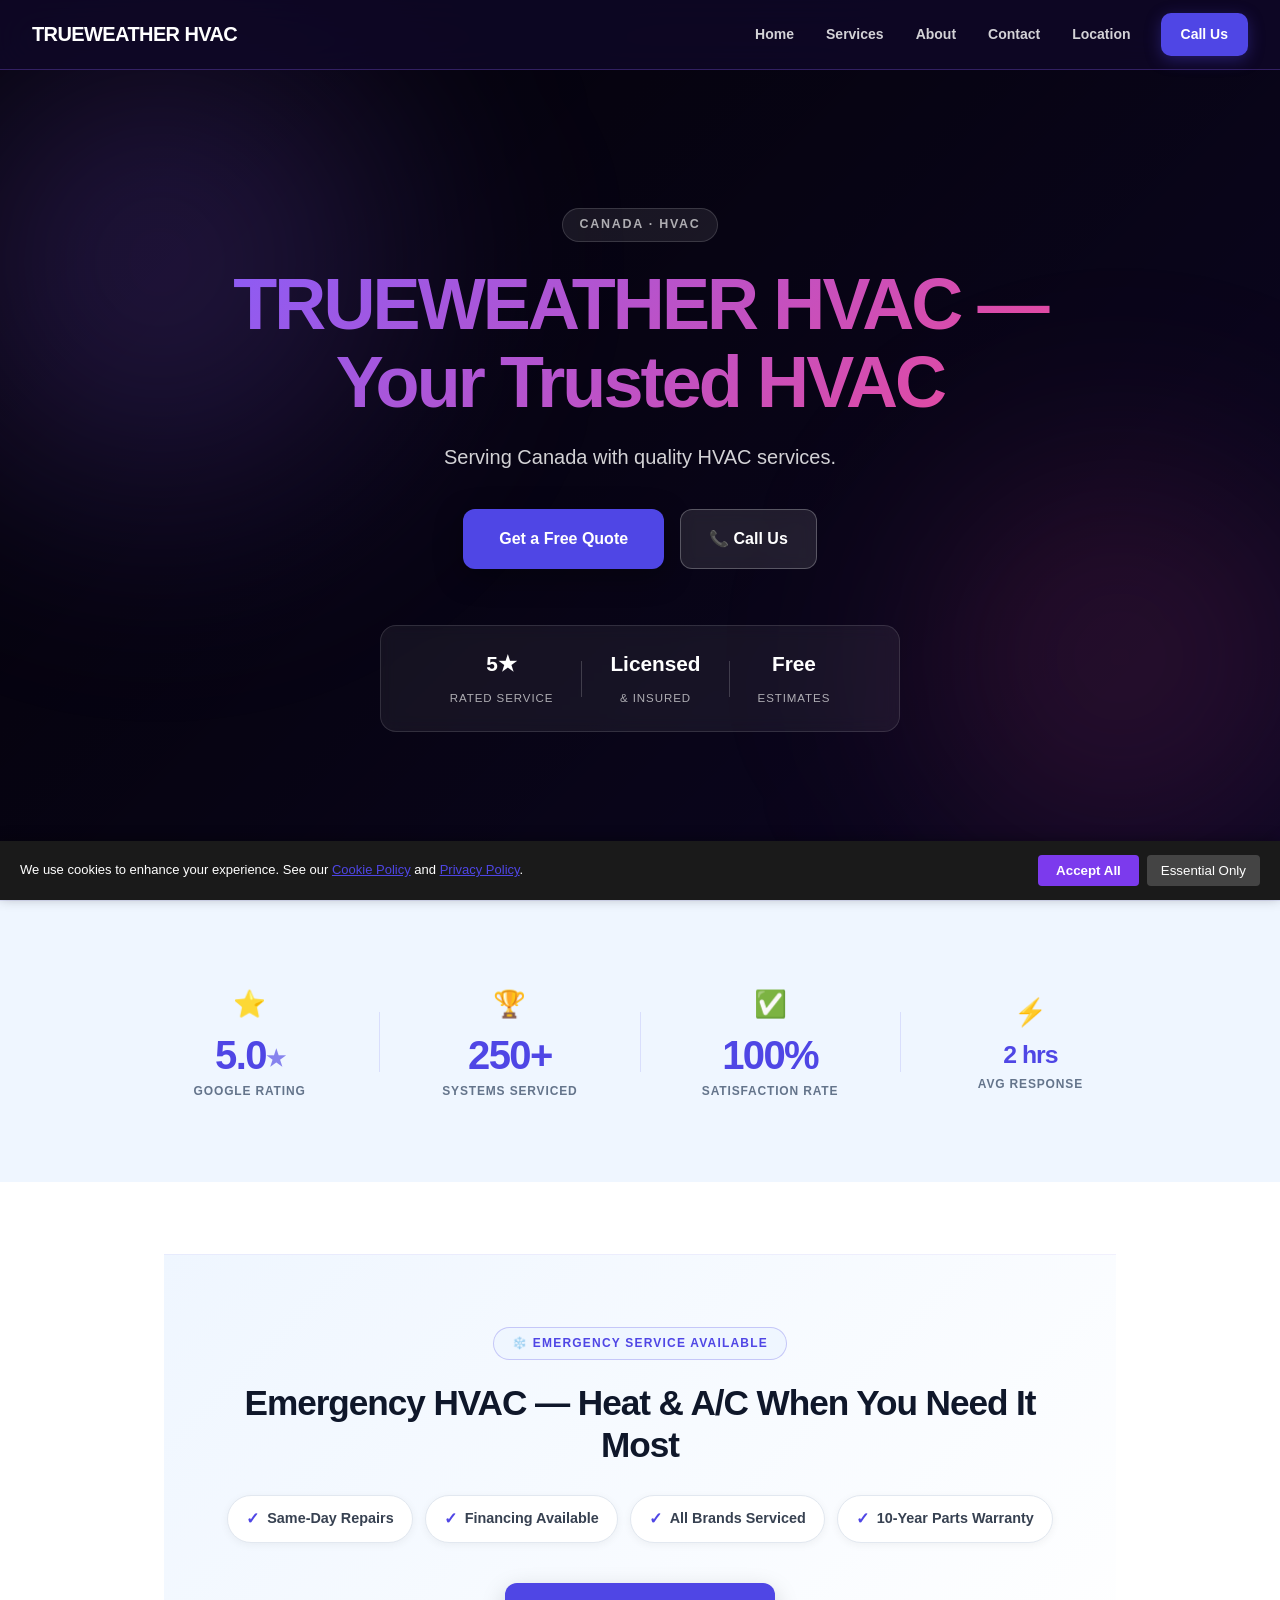
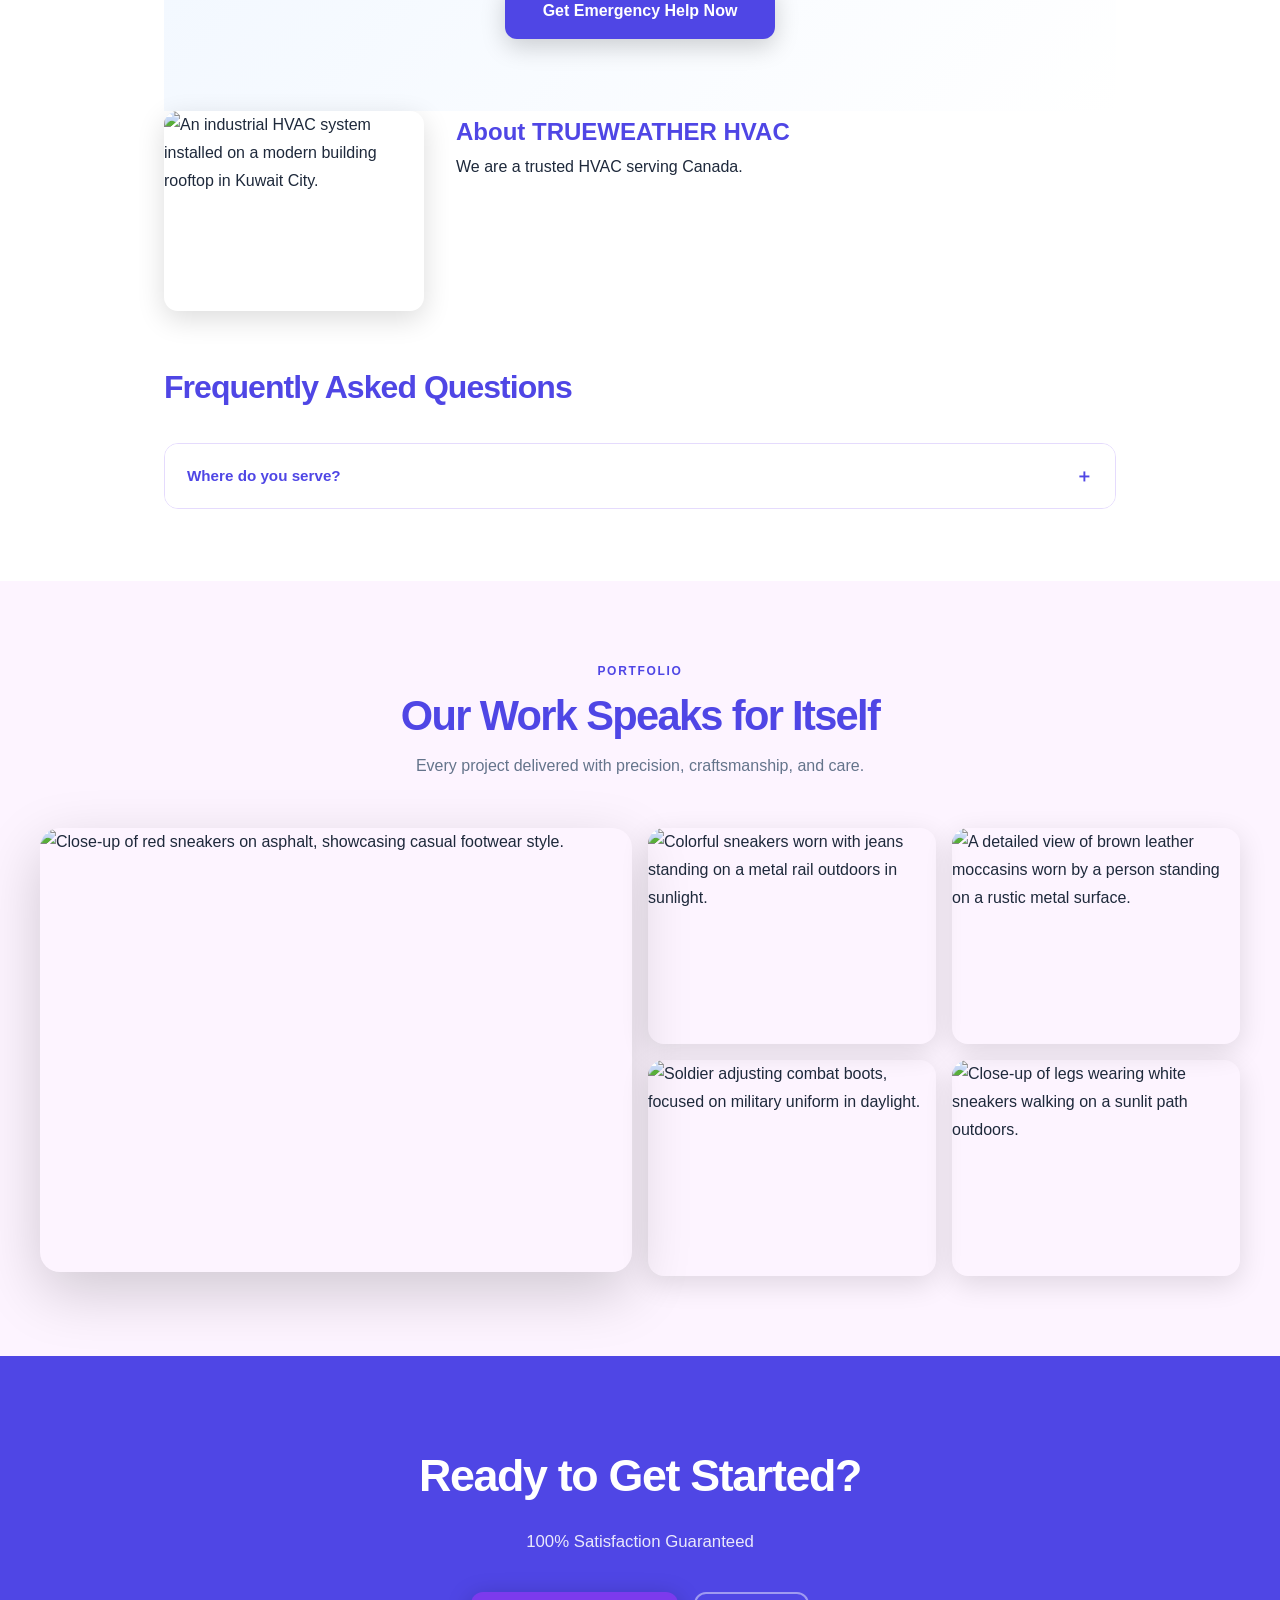
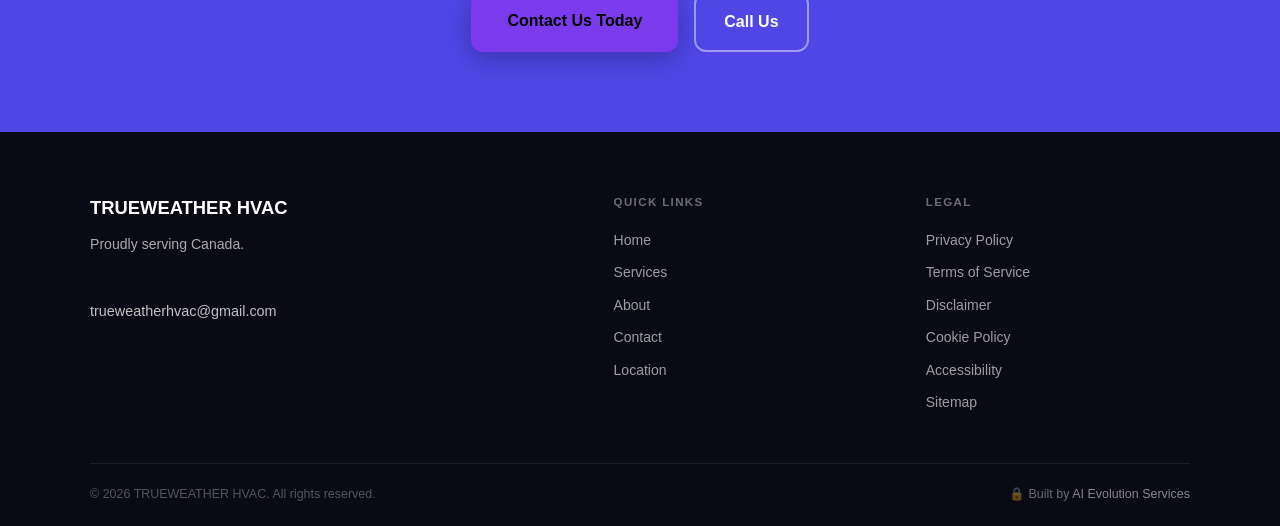
==== commit 7f1fc160: "Initial site deployment — Hidden Location Gaps AI Agent" ====
--- a/index.html
+++ b/index.html
@@ -8,7 +8,7 @@
 <meta property="og:title" content="TRUEWEATHER HVAC — HVAC in Canada">
 <meta property="og:description" content="Professional HVAC services in Canada. Call  today.">
 <meta property="og:type" content="website">
-<meta property="og:image" content="https://images.pexels.com/photos/35560483/pexels-photo-35560483.jpeg?auto=compress&cs=tinysrgb&dpr=2&h=650&w=940">
+<meta property="og:image" content="https://images.pexels.com/photos/29452977/pexels-photo-29452977.jpeg?auto=compress&cs=tinysrgb&dpr=2&h=650&w=940">
 <meta name="twitter:card" content="summary_large_image">
 <link rel="canonical" href="/index.html">
 <meta http-equiv="X-Content-Type-Options" content="nosniff">
@@ -41,7 +41,7 @@
 }</script>
 <link rel="preconnect" href="https://fonts.googleapis.com">
 <link rel="preconnect" href="https://fonts.gstatic.com" crossorigin>
-<link href="https://fonts.googleapis.com/css2?family=Playfair+Display:ital,wght@0,700;0,800;0,900;1,700&family=Lato:wght@300;400;700&display=swap" rel="stylesheet">
+<link href="https://fonts.googleapis.com/css2?family=Plus+Jakarta+Sans:wght@400;500;600;700;800;900&display=swap" rel="stylesheet">
 <link href="https://unpkg.com/aos@2.3.4/dist/aos.css" rel="stylesheet" crossorigin="anonymous">
 <link rel="stylesheet" href="style.css">
 </head>
@@ -49,9 +49,9 @@
 <script src="cookie-consent.js" defer></script>
 
 <!-- ══ NAV ══ -->
-<nav class="site-nav" id="siteNav" style="--nav-bg:rgba(7,7,0,0.92);--nav-border:rgba(212,175,55,0.35);">
+<nav class="site-nav" id="siteNav" style="--nav-bg:rgba(15,8,40,0.82);--nav-border:rgba(139,92,246,0.30);">
   <a href="index.html" class="nav-brand">TRUEWEATHER HVAC</a>
-  <div class="nav-links" id="navLinks"><a href="index.html" class="nav-link">Home</a><a href="services.html" class="nav-link">Services</a><a href="about.html" class="nav-link">About</a><a href="contact.html" class="nav-link">Contact</a><a href="blog.html" class="nav-link">Blog</a><a href="faq.html" class="nav-link">Faq</a><a href="location.html" class="nav-link">Location</a></div>
+  <div class="nav-links" id="navLinks"><a href="index.html" class="nav-link">Home</a><a href="services.html" class="nav-link">Services</a><a href="about.html" class="nav-link">About</a><a href="contact.html" class="nav-link">Contact</a><a href="location.html" class="nav-link">Location</a></div>
   <a href="tel:" class="nav-cta">Call Us</a>
   <button class="nav-hamburger" id="navHamburger" aria-label="Menu">
     <span></span><span></span><span></span>
@@ -59,14 +59,14 @@
 </nav>
 
 <!-- ══ HERO ══ -->
-<section class="site-hero" id="heroSection" style="background:linear-gradient(135deg,rgba(0,0,0,0.82) 0%,rgba(0,0,0,0.55) 45%,rgba(0,0,0,0.18) 100%),url('https://images.pexels.com/photos/35560483/pexels-photo-35560483.jpeg?auto=compress&cs=tinysrgb&dpr=2&h=650&w=940') center/cover no-repeat fixed,#070700;">
-  <div class="hero-blob b1" style="background:radial-gradient(circle,rgba(212,175,55,0.22) 0%,transparent 70%);"></div><div class="hero-blob b2" style="background:radial-gradient(circle,rgba(180,140,20,0.13) 0%,transparent 70%);"></div>
+<section class="site-hero" id="heroSection" style="background:linear-gradient(135deg,rgba(0,0,0,0.82) 0%,rgba(0,0,0,0.55) 45%,rgba(0,0,0,0.18) 100%),url('https://images.pexels.com/photos/29452977/pexels-photo-29452977.jpeg?auto=compress&cs=tinysrgb&dpr=2&h=650&w=940') center/cover no-repeat fixed,#0f082a;">
+  <div class="hero-blob b1" style="background:radial-gradient(circle,rgba(139,92,246,0.26) 0%,transparent 70%);"></div><div class="hero-blob b2" style="background:radial-gradient(circle,rgba(236,72,153,0.18) 0%,transparent 70%);"></div>
   <div class="hero-inner">
     <div class="hero-eyebrow" data-anim="eyebrow">Canada · HVAC</div>
-    <h1 class="hero-h1" data-anim="h1" style="background:linear-gradient(135deg,#d4af37,#f0c040);-webkit-background-clip:text;-webkit-text-fill-color:transparent;background-clip:text;">TRUEWEATHER HVAC — Your Trusted HVAC</h1>
+    <h1 class="hero-h1" data-anim="h1" style="background:linear-gradient(135deg,#8b5cf6,#ec4899);-webkit-background-clip:text;-webkit-text-fill-color:transparent;background-clip:text;">TRUEWEATHER HVAC — Your Trusted HVAC</h1>
     <p class="hero-sub" data-anim="sub">Serving Canada with quality HVAC services.</p>
     <div class="hero-actions" data-anim="actions">
-      <a href="contact.html" class="btn-hero-primary" style="background:#1d4ed8;">Get a Free Quote</a>
+      <a href="contact.html" class="btn-hero-primary" style="background:#4f46e5;">Get a Free Quote</a>
       <a href="tel:" class="btn-hero-ghost">📞 Call Us</a>
     </div>
     <div class="hero-trust" data-anim="trust">
@@ -90,7 +90,7 @@
     <div class="stat-divider"></div>
     <div class="stat-card" data-aos="zoom-in" data-aos-delay="100">
       <div class="stat-icon">🏆</div>
-      <div class="stat-num stat-count-up" data-count="250" data-suffix="+">250+</div>
+      <div class="stat-num" >250+</div>
       <div class="stat-label">Systems Serviced</div>
     </div>
     <div class="stat-divider"></div>
@@ -112,49 +112,41 @@
 <main class="page-main">
   <section class="callout-emergency" data-aos="fade-up">
   <div class="callout-inner">
-    <div class="callout-badge" style="color:#1d4ed8;border-color:#1d4ed844;background:#eff6ff;">❄️ Emergency Service Available</div>
+    <div class="callout-badge" style="color:#4f46e5;border-color:#4f46e544;background:#eff6ff;">❄️ Emergency Service Available</div>
     <h2 class="callout-h2">Emergency HVAC — Heat & A/C When You Need It Most</h2>
-    <div class="callout-items"><div class="callout-item"><span class="callout-check" style="color:#1d4ed8;">✓</span>Same-Day Repairs</div><div class="callout-item"><span class="callout-check" style="color:#1d4ed8;">✓</span>Financing Available</div><div class="callout-item"><span class="callout-check" style="color:#1d4ed8;">✓</span>All Brands Serviced</div><div class="callout-item"><span class="callout-check" style="color:#1d4ed8;">✓</span>10-Year Parts Warranty</div></div>
-    <a href="contact.html" class="callout-cta" style="background:#1d4ed8;">Get Emergency Help Now</a>
+    <div class="callout-items"><div class="callout-item"><span class="callout-check" style="color:#4f46e5;">✓</span>Same-Day Repairs</div><div class="callout-item"><span class="callout-check" style="color:#4f46e5;">✓</span>Financing Available</div><div class="callout-item"><span class="callout-check" style="color:#4f46e5;">✓</span>All Brands Serviced</div><div class="callout-item"><span class="callout-check" style="color:#4f46e5;">✓</span>10-Year Parts Warranty</div></div>
+    <a href="contact.html" class="callout-cta" style="background:#4f46e5;">Get Emergency Help Now</a>
   </div>
 </section>
   
-  <div data-aos="fade-up" data-aos-delay="60"><div class="hp-text-img-wrap"><img src="https://images.pexels.com/photos/29452977/pexels-photo-29452977.jpeg?auto=compress&cs=tinysrgb&h=650&w=940" alt="Close-up of an industrial HVAC unit outdoors, showcasing its metal texture." loading="lazy" class="hp-side-img"><div><h2 style="color:#1d4ed8;">About TRUEWEATHER HVAC</h2><p>We are a trusted HVAC serving Canada.</p></div></div>
+  <div data-aos="fade-up" data-aos-delay="60"><div class="hp-text-img-wrap"><img src="https://images.pexels.com/photos/36360393/pexels-photo-36360393.png?auto=compress&cs=tinysrgb&h=650&w=940" alt="An industrial HVAC system installed on a modern building rooftop in Kuwait City." loading="lazy" class="hp-side-img"><div><h2 style="color:#4f46e5;">About TRUEWEATHER HVAC</h2><p>We are a trusted HVAC serving Canada.</p></div></div>
 </div>
-  <section class="faq-section" data-aos="fade-up"><h2 class="faq-h2" style="color:#1d4ed8;">Frequently Asked Questions</h2><div class="faq-list"><details class="faq-item"><summary class="faq-q" style="color:#1d4ed8;">Where do you serve?</summary><div class="faq-a">We serve Canada and surrounding areas.</div></details></div></section>
+  <section class="faq-section" data-aos="fade-up"><h2 class="faq-h2" style="color:#4f46e5;">Frequently Asked Questions</h2><div class="faq-list"><details class="faq-item"><summary class="faq-q" style="color:#4f46e5;">Where do you serve?</summary><div class="faq-a">We serve Canada and surrounding areas.</div></details></div></section>
 </main>
 
 <section class="hp-gallery-section" data-aos="fade-up">
   <div class="hp-gallery-header">
-    <div class="hp-gallery-tag" style="color:#1d4ed8;">Portfolio</div>
-    <h2 class="hp-gallery-h2" style="color:#1d4ed8;">Our Work Speaks for Itself</h2>
+    <div class="hp-gallery-tag" style="color:#4f46e5;">Portfolio</div>
+    <h2 class="hp-gallery-h2" style="color:#4f46e5;">Our Work Speaks for Itself</h2>
     <p class="hp-gallery-sub">Every project delivered with precision, craftsmanship, and care.</p>
   </div>
   <div class="hp-bento-grid">
-    <div class="hp-bento-feature" data-aos="fade-right"><img src="https://images.pexels.com/photos/7347538/pexels-photo-7347538.jpeg?auto=compress&cs=tinysrgb&dpr=2&h=650&w=940" alt="A technician skillfully repairing an outdoor air conditioning unit mounted on a building wall." loading="lazy"><div class="hp-bento-cap">A technician skillfully repairing an outdoor air conditioning unit mounted on a building wall.</div></div>
+    <div class="hp-bento-feature" data-aos="fade-right"><img src="https://images.pexels.com/photos/12551946/pexels-photo-12551946.jpeg?auto=compress&cs=tinysrgb&dpr=2&h=650&w=940" alt="Close-up of red sneakers on asphalt, showcasing casual footwear style." loading="lazy"><div class="hp-bento-cap">Close-up of red sneakers on asphalt, showcasing casual footwear style.</div></div>
     <div class="hp-bento-thumbs">
-      <div class="hp-bento-thumb" data-aos="fade-up"><img src="https://images.pexels.com/photos/33925031/pexels-photo-33925031.jpeg?auto=compress&cs=tinysrgb&dpr=2&h=650&w=940" alt="Participants learn AC repair during a hands-on session in Delhi, India." loading="lazy"><div class="hp-bento-cap">Participants learn AC repair during a hands-on session in Delhi, India.</div></div><div class="hp-bento-thumb" data-aos="fade-up"><img src="https://images.pexels.com/photos/7937963/pexels-photo-7937963.jpeg?auto=compress&cs=tinysrgb&dpr=2&h=650&w=940" alt="Architect wearing hard hat checks wall alignment in a renovation project." loading="lazy"><div class="hp-bento-cap">Architect wearing hard hat checks wall alignment in a renovation project.</div></div><div class="hp-bento-thumb" data-aos="fade-up"><img src="https://images.pexels.com/photos/36423802/pexels-photo-36423802.jpeg?auto=compress&cs=tinysrgb&dpr=2&h=650&w=940" alt="Worker supervises glass production at Kioo Limited factory in Dar es Salaam, Tanzania." loading="lazy"><div class="hp-bento-cap">Worker supervises glass production at Kioo Limited factory in Dar es Salaam, Tanzania.</div></div><div class="hp-bento-thumb" data-aos="fade-up"><img src="https://images.pexels.com/photos/6082416/pexels-photo-6082416.jpeg?auto=compress&cs=tinysrgb&dpr=2&h=650&w=940" alt="A construction worker operating a concrete mixer at an active building site, emphasizing safety gear." loading="lazy"><div class="hp-bento-cap">A construction worker operating a concrete mixer at an active building site, emphasizing safety gear.</div></div>
-    </div>
-  </div>
-</section>
-
-<section class="reviews-marquee-section" data-aos="fade-up">
-  <div class="reviews-header">
-    <h2 class="reviews-h2" style="color:#1d4ed8;">What Our Clients Say</h2>
-    <p class="reviews-sub">Real results. Real customers. Real reviews.</p>
-  </div>
-  <div class="reviews-track-wrap">
-    <div class="reviews-track"><div class="review-card"><div class="review-stars">★★★★★</div><p class="review-text">"Absolutely amazing experience with TRUEWEATHER HVAC! Best HVAC in Canada by far."</p><div class="review-author">— Sarah M.</div></div><div class="review-card"><div class="review-stars">★★★★★</div><p class="review-text">"Called them on short notice and they delivered. Highly recommend for any HVAC need."</p><div class="review-author">— James T.</div></div><div class="review-card"><div class="review-stars">★★★★★</div><p class="review-text">"Professional, courteous, and affordable. Will use TRUEWEATHER HVAC again without question."</p><div class="review-author">— Linda K.</div></div><div class="review-card"><div class="review-stars">★★★★★</div><p class="review-text">"Exceeded my expectations. The team was on time and the work was flawless."</p><div class="review-author">— Robert H.</div></div><div class="review-card"><div class="review-stars">★★★★★</div><p class="review-text">"Best HVAC in Canada. Fast, clean, and honest pricing every single time."</p><div class="review-author">— Maria G.</div></div><div class="review-card"><div class="review-stars">★★★★★</div><p class="review-text">"I've tried others but TRUEWEATHER HVAC is on another level. Five stars every time."</p><div class="review-author">— David W.</div></div><div class="review-card"><div class="review-stars">★★★★★</div><p class="review-text">"Absolutely amazing experience with TRUEWEATHER HVAC! Best HVAC in Canada by far."</p><div class="review-author">— Sarah M.</div></div><div class="review-card"><div class="review-stars">★★★★★</div><p class="review-text">"Called them on short notice and they delivered. Highly recommend for any HVAC need."</p><div class="review-author">— James T.</div></div><div class="review-card"><div class="review-stars">★★★★★</div><p class="review-text">"Professional, courteous, and affordable. Will use TRUEWEATHER HVAC again without question."</p><div class="review-author">— Linda K.</div></div><div class="review-card"><div class="review-stars">★★★★★</div><p class="review-text">"Exceeded my expectations. The team was on time and the work was flawless."</p><div class="review-author">— Robert H.</div></div><div class="review-card"><div class="review-stars">★★★★★</div><p class="review-text">"Best HVAC in Canada. Fast, clean, and honest pricing every single time."</p><div class="review-author">— Maria G.</div></div><div class="review-card"><div class="review-stars">★★★★★</div><p class="review-text">"I've tried others but TRUEWEATHER HVAC is on another level. Five stars every time."</p><div class="review-author">— David W.</div></div></div>
-  </div>
-</section>
+      <div class="hp-bento-thumb" data-aos="fade-up"><img src="https://images.pexels.com/photos/1570867/pexels-photo-1570867.jpeg?auto=compress&cs=tinysrgb&dpr=2&h=650&w=940" alt="Colorful sneakers worn with jeans standing on a metal rail outdoors in sunlight." loading="lazy"><div class="hp-bento-cap">Colorful sneakers worn with jeans standing on a metal rail outdoors in sunlight.</div></div><div class="hp-bento-thumb" data-aos="fade-up"><img src="https://images.pexels.com/photos/18031222/pexels-photo-18031222.jpeg?auto=compress&cs=tinysrgb&dpr=2&h=650&w=940" alt="A detailed view of brown leather moccasins worn by a person standing on a rustic metal surface." loading="lazy"><div class="hp-bento-cap">A detailed view of brown leather moccasins worn by a person standing on a rustic metal surface.</div></div><div class="hp-bento-thumb" data-aos="fade-up"><img src="https://images.pexels.com/photos/7468216/pexels-photo-7468216.jpeg?auto=compress&cs=tinysrgb&dpr=2&h=650&w=940" alt="Soldier adjusting combat boots, focused on military uniform in daylight." loading="lazy"><div class="hp-bento-cap">Soldier adjusting combat boots, focused on military uniform in daylight.</div></div><div class="hp-bento-thumb" data-aos="fade-up"><img src="https://images.pexels.com/photos/7880267/pexels-photo-7880267.jpeg?auto=compress&cs=tinysrgb&dpr=2&h=650&w=940" alt="Close-up of legs wearing white sneakers walking on a sunlit path outdoors." loading="lazy"><div class="hp-bento-cap">Close-up of legs wearing white sneakers walking on a sunlit path outdoors.</div></div>
+    </div>
+  </div>
+</section>
+
+
 
 <!-- ══ CTA ══ -->
-<section class="cta-strip" data-aos="fade-up" style="background:#1d4ed8;">
+<section class="cta-strip" data-aos="fade-up" style="background:#4f46e5;">
   <div class="cta-inner">
     <h2 class="cta-h2">Ready to Get Started?</h2>
     <p class="cta-sub">100% Satisfaction Guaranteed</p>
     <div class="cta-acts">
-      <a href="contact.html" class="btn-cta-primary" style="background:#0ea5e9;color:#000;">Contact Us Today</a>
+      <a href="contact.html" class="btn-cta-primary" style="background:#7c3aed;color:#000;">Contact Us Today</a>
       <a href="tel:" class="btn-cta-ghost">Call Us</a>
     </div>
   </div>
@@ -172,7 +164,7 @@
     </div>
     <div class="footer-col">
       <div class="footer-col-head">Quick Links</div>
-      <div class="footer-links"><a href="index.html" class="footer-link">Home</a><a href="services.html" class="footer-link">Services</a><a href="about.html" class="footer-link">About</a><a href="contact.html" class="footer-link">Contact</a><a href="blog.html" class="footer-link">Blog</a><a href="faq.html" class="footer-link">Faq</a><a href="location.html" class="footer-link">Location</a></div>
+      <div class="footer-links"><a href="index.html" class="footer-link">Home</a><a href="services.html" class="footer-link">Services</a><a href="about.html" class="footer-link">About</a><a href="contact.html" class="footer-link">Contact</a><a href="location.html" class="footer-link">Location</a></div>
     </div>
     <div class="footer-col">
       <div class="footer-col-head">Legal</div>
@@ -193,7 +185,7 @@
 </footer>
 
 
-<div id="hp-lightbox" class="lb-overlay" role="dialog" aria-modal="true" aria-label="Image viewer" aria-hidden="true" style="display:none;"><button class="lb-close" id="lbClose" aria-label="Close">&times;</button><button class="lb-nav lb-prev" id="lbPrev" aria-label="Previous image">&#10094;</button><div class="lb-content"><img id="lbImg" src="" alt="" class="lb-img"><p id="lbCaption" class="lb-caption"></p></div><button class="lb-nav lb-next" id="lbNext" aria-label="Next image">&#10095;</button></div>
+
 
 <!-- ══ SCRIPTS ══ -->
 
@@ -228,66 +220,6 @@
   /* Vanta */
   // no Vanta on this theme
   
-  /* Count-up animation — fires once when stat enters viewport */
-  (function(){
-    var els=document.querySelectorAll('.stat-count-up[data-count]');
-    if(!els.length)return;
-    var dur=1800;
-    var obs=new IntersectionObserver(function(entries){
-      entries.forEach(function(e){
-        if(!e.isIntersecting)return;
-        obs.unobserve(e.target);
-        var el=e.target,target=+el.dataset.count,suffix=el.dataset.suffix||'';
-        var start=performance.now();
-        function tick(now){
-          var prog=Math.min((now-start)/dur,1);
-          var ease=1-Math.pow(1-prog,3);
-          el.textContent=Math.round(target*ease)+suffix;
-          if(prog<1)requestAnimationFrame(tick);
-        }
-        requestAnimationFrame(tick);
-      });
-    },{threshold:0.4});
-    els.forEach(function(el){obs.observe(el);});
-  })();
-
-  /* Lightbox — opens on gallery image click */
-  (function(){
-    var lb=document.getElementById('hp-lightbox');
-    if(!lb)return;
-    var lbImg=document.getElementById('lbImg');
-    var lbCap=document.getElementById('lbCaption');
-    var imgs=[],cur=0;
-    function show(){
-      lbImg.src=imgs[cur].src;
-      lbImg.alt=imgs[cur].alt||'';
-      lbCap.textContent=imgs[cur].alt||'';
-      lb.setAttribute('aria-hidden','false');
-      lb.style.display='flex';
-      document.body.style.overflow='hidden';
-    }
-    function close(){
-      lb.setAttribute('aria-hidden','true');
-      lb.style.display='none';
-      document.body.style.overflow='';
-    }
-    document.getElementById('lbClose').addEventListener('click',close);
-    document.getElementById('lbPrev').addEventListener('click',function(){cur=(cur-1+imgs.length)%imgs.length;show();});
-    document.getElementById('lbNext').addEventListener('click',function(){cur=(cur+1)%imgs.length;show();});
-    lb.addEventListener('click',function(e){if(e.target===lb)close();});
-    document.addEventListener('keydown',function(e){
-      if(!lb.style.display||lb.style.display==='none')return;
-      if(e.key==='Escape')close();
-      if(e.key==='ArrowLeft'){cur=(cur-1+imgs.length)%imgs.length;show();}
-      if(e.key==='ArrowRight'){cur=(cur+1)%imgs.length;show();}
-    });
-    var galleryImgs=[].slice.call(document.querySelectorAll('.hp-bento-feature img,.hp-bento-thumb img'));
-    galleryImgs.forEach(function(img,i){
-      img.style.cursor='zoom-in';
-      img.addEventListener('click',function(){imgs=galleryImgs;cur=i;show();});
-    });
-  })();
-
 </script>
 </body>
 </html>
--- a/style.css
+++ b/style.css
@@ -3,7 +3,7 @@
 *,*::before,*::after{box-sizing:border-box;margin:0;padding:0;}
 
 body{
-  font-family:'Lato', sans-serif;
+  font-family:'Plus Jakarta Sans', sans-serif;
   color:#1e293b;
   background:#ffffff;
   line-height:1.75;
@@ -15,9 +15,9 @@
   position:fixed;top:0;left:0;right:0;z-index:1000;
   display:flex;align-items:center;gap:0;
   padding:0 32px;height:70px;
-  background:rgba(7,7,0,0.92);
+  background:rgba(15,8,40,0.82);
   backdrop-filter:blur(18px);-webkit-backdrop-filter:blur(18px);
-  border-bottom:1px solid rgba(212,175,55,0.35);
+  border-bottom:1px solid rgba(139,92,246,0.30);
   transition:background .3s,box-shadow .3s;
 }
 .site-nav.nav-scrolled{
@@ -25,7 +25,7 @@
   box-shadow:0 4px 32px rgba(0,0,0,0.4);
 }
 .nav-brand{
-  font-family:'Playfair Display', Georgia, serif;font-size:1.25rem;font-weight:900;
+  font-family:'Plus Jakarta Sans', sans-serif;font-size:1.25rem;font-weight:900;
   color:#fff;text-decoration:none;white-space:nowrap;
   letter-spacing:-0.03em;
 }
@@ -41,7 +41,7 @@
 .nav-link:hover{color:#fff;background:rgba(255,255,255,0.1);}
 .nav-cta{
   margin-left:16px;padding:9px 20px;
-  background:#1d4ed8;color:#fff;
+  background:#4f46e5;color:#fff;
   border-radius:10px;font-weight:700;font-size:0.875rem;
   text-decoration:none;white-space:nowrap;
   transition:opacity .18s,transform .18s;
@@ -85,7 +85,7 @@
   border-radius:100px;padding:5px 16px;margin-bottom:24px;
 }
 .hero-h1{
-  font-family:'Playfair Display', Georgia, serif;
+  font-family:'Plus Jakarta Sans', sans-serif;
   font-size:clamp(2.4rem,6vw,4.5rem);
   font-weight:900;line-height:1.08;
   letter-spacing:-0.04em;margin-bottom:20px;
@@ -146,25 +146,25 @@
 /* hp-section (used by _render_sections) */
 .hp-section{padding:0;}
 .hp-section h2{
-  font-family:'Playfair Display', Georgia, serif;
+  font-family:'Plus Jakarta Sans', sans-serif;
   font-size:clamp(1.5rem,3vw,2.2rem);font-weight:800;
   letter-spacing:-0.03em;margin:0 0 28px;
-  background:linear-gradient(135deg,#d4af37,#f0c040);-webkit-background-clip:text;
+  background:linear-gradient(135deg,#8b5cf6,#ec4899);-webkit-background-clip:text;
   -webkit-text-fill-color:transparent;background-clip:text;
 }
 .hp-section p{margin-bottom:16px;font-size:1rem;color:#1e293b;}
 
 /* hp-card */
 .hp-card{
-  background:rgba(212,175,55,0.06);
-  border:1px solid rgba(212,175,55,0.26);
+  background:rgba(139,92,246,0.07);
+  border:1px solid rgba(139,92,246,0.22);
   border-radius:16px;padding:24px 28px;margin-bottom:16px;
   transition:transform .2s,box-shadow .2s;
 }
 .hp-card:hover{transform:translateY(-3px);box-shadow:0 12px 32px rgba(0,0,0,.1);}
 .hp-card h3{
-  font-family:'Playfair Display', Georgia, serif;font-size:1.05rem;font-weight:700;
-  color:#1d4ed8;margin-bottom:10px;
+  font-family:'Plus Jakarta Sans', sans-serif;font-size:1.05rem;font-weight:700;
+  color:#4f46e5;margin-bottom:10px;
 }
 
 /* About page image */
@@ -174,7 +174,7 @@
 /* ── PREMIUM BENTO GALLERY ── */
 .hp-gallery-section{
   padding:80px 24px;
-  background:#faf8ef;
+  background:#fdf4ff;
 }
 .hp-gallery-header{
   text-align:center;max-width:600px;margin:0 auto 48px;
@@ -184,7 +184,7 @@
   margin-bottom:10px;
 }
 .hp-gallery-h2{
-  font-family:'Playfair Display', Georgia, serif;font-size:clamp(1.7rem,3.5vw,2.6rem);font-weight:900;
+  font-family:'Plus Jakarta Sans', sans-serif;font-size:clamp(1.7rem,3.5vw,2.6rem);font-weight:900;
   letter-spacing:-0.04em;line-height:1.15;margin-bottom:12px;
 }
 .hp-gallery-sub{font-size:1rem;color:#64748b;}
@@ -243,17 +243,17 @@
 .hp-side-img{width:260px;min-width:180px;border-radius:14px;object-fit:cover;height:200px;flex-shrink:0;box-shadow:0 8px 28px rgba(0,0,0,.14);}
 
 /* ── STATS STRIP ── */
-.stats-strip{background:#eff6ff;padding:56px 24px;border-top:1px solid #1d4ed818;}
+.stats-strip{background:#eff6ff;padding:56px 24px;border-top:1px solid #4f46e518;}
 .stats-inner{
   display:flex;align-items:center;justify-content:center;
   flex-wrap:wrap;max-width:1040px;margin:0 auto;
 }
 .stat-card{flex:1;min-width:160px;text-align:center;padding:24px 20px;}
-.stat-divider{width:1px;height:60px;background:#1d4ed822;}
+.stat-divider{width:1px;height:60px;background:#4f46e522;}
 .stat-icon{font-size:1.65rem;margin-bottom:8px;}
 .stat-num{
-  font-family:'Playfair Display', Georgia, serif;font-size:2.5rem;font-weight:900;
-  color:#1d4ed8;letter-spacing:-0.04em;line-height:1;
+  font-family:'Plus Jakarta Sans', sans-serif;font-size:2.5rem;font-weight:900;
+  color:#4f46e5;letter-spacing:-0.04em;line-height:1;
 }
 .stat-compact{font-size:1.55rem;}
 .stat-label{
@@ -265,7 +265,7 @@
 .callout-emergency,.callout-timeline,.callout-comfort,.callout-menu,.callout-booking{
   padding:72px 24px;
   background:linear-gradient(135deg,#eff6ff 0%,#fff 100%);
-  border-top:1px solid #1d4ed814;
+  border-top:1px solid #4f46e514;
 }
 .callout-inner{max-width:860px;margin:0 auto;text-align:center;}
 .callout-badge{
@@ -273,7 +273,7 @@
   border:1px solid;border-radius:100px;padding:5px 18px;margin-bottom:22px;
 }
 .callout-h2{
-  font-family:'Playfair Display', Georgia, serif;font-size:clamp(1.5rem,3vw,2.2rem);font-weight:900;
+  font-family:'Plus Jakarta Sans', sans-serif;font-size:clamp(1.5rem,3vw,2.2rem);font-weight:900;
   letter-spacing:-0.03em;margin-bottom:28px;color:#0f172a;line-height:1.2;
 }
 .callout-items{display:flex;flex-wrap:wrap;justify-content:center;gap:12px;margin-bottom:32px;}
@@ -323,7 +323,7 @@
 /* ── REVIEWS MARQUEE ── */
 .reviews-marquee-section{padding:72px 0 64px;overflow:hidden;background:#fff;border-top:1px solid #f1f5f9;}
 .reviews-header{text-align:center;padding:0 24px;margin-bottom:40px;}
-.reviews-h2{font-family:'Playfair Display', Georgia, serif;font-size:clamp(1.5rem,3vw,2rem);font-weight:900;letter-spacing:-0.03em;margin-bottom:8px;}
+.reviews-h2{font-family:'Plus Jakarta Sans', sans-serif;font-size:clamp(1.5rem,3vw,2rem);font-weight:900;letter-spacing:-0.03em;margin-bottom:8px;}
 .reviews-sub{font-size:.95rem;color:#64748b;}
 .reviews-track-wrap{overflow:hidden;}
 .reviews-track{
@@ -334,12 +334,12 @@
 .reviews-track:hover{animation-play-state:paused;}
 @keyframes reviewsScroll{from{transform:translateX(0);}to{transform:translateX(-50%);}}
 .review-card{
-  flex:0 0 300px;background:#eff6ff;border:1px solid #1d4ed822;border-radius:18px;
+  flex:0 0 300px;background:#eff6ff;border:1px solid #4f46e522;border-radius:18px;
   padding:24px 26px;box-shadow:0 4px 16px rgba(0,0,0,.06);
 }
 .review-stars{color:#f59e0b;font-size:1.1rem;margin-bottom:10px;letter-spacing:2px;}
 .review-text{font-size:.9rem;color:#374151;line-height:1.65;margin-bottom:14px;font-style:italic;}
-.review-author{font-size:.8rem;font-weight:700;color:#1d4ed8;}
+.review-author{font-size:.8rem;font-weight:700;color:#4f46e5;}
 
 /* ── FLOATING CTA ── */
 .float-cta{
@@ -363,12 +363,12 @@
 /* ── FAQ ── */
 .faq-section{margin-top:48px;}
 .faq-h2{
-  font-family:'Playfair Display', Georgia, serif;font-size:clamp(1.4rem,2.5vw,2rem);font-weight:900;
+  font-family:'Plus Jakarta Sans', sans-serif;font-size:clamp(1.4rem,2.5vw,2rem);font-weight:900;
   letter-spacing:-0.03em;margin-bottom:28px;
 }
 .faq-list{display:flex;flex-direction:column;gap:8px;}
 .faq-item{
-  border:1px solid rgba(212,175,55,0.26);border-radius:14px;overflow:hidden;
+  border:1px solid rgba(139,92,246,0.22);border-radius:14px;overflow:hidden;
   transition:box-shadow .2s;
 }
 .faq-item:hover{box-shadow:0 4px 16px rgba(0,0,0,.07);}
@@ -421,7 +421,7 @@
 .cta-strip{color:#fff;padding:80px 24px;text-align:center;}
 .cta-inner{max-width:720px;margin:0 auto;}
 .cta-h2{
-  font-family:'Playfair Display', Georgia, serif;font-size:clamp(1.8rem,4vw,2.8rem);
+  font-family:'Plus Jakarta Sans', sans-serif;font-size:clamp(1.8rem,4vw,2.8rem);
   font-weight:900;letter-spacing:-0.03em;margin-bottom:14px;
 }
 .cta-sub{font-size:1.05rem;opacity:.88;margin-bottom:36px;line-height:1.6;}
@@ -452,7 +452,7 @@
   padding-bottom:48px;border-bottom:1px solid rgba(255,255,255,0.08);
 }
 .footer-brand{
-  font-family:'Playfair Display', Georgia, serif;font-size:1.15rem;font-weight:900;
+  font-family:'Plus Jakarta Sans', sans-serif;font-size:1.15rem;font-weight:900;
   color:#fff;margin-bottom:10px;
 }
 .footer-tagline{font-size:.88rem;margin-bottom:14px;line-height:1.5;}
@@ -488,9 +488,9 @@
   max-width:1000px;margin:0 auto;
   display:grid;grid-template-columns:280px 1fr;gap:48px;align-items:start;
 }
-.contact-form-left h2{font-family:'Playfair Display', Georgia, serif;}
+.contact-form-left h2{font-family:'Plus Jakarta Sans', sans-serif;}
 .cf-detail{font-size:.9rem;margin-bottom:8px;color:#1e293b;}
-.cf-detail a{color:#1d4ed8;text-decoration:none;}
+.cf-detail a{color:#4f46e5;text-decoration:none;}
 .cf-bot-field{position:absolute;left:-99999px;overflow:hidden;}
 .contact-form{display:flex;flex-direction:column;gap:16px;}
 .cf-row{display:grid;grid-template-columns:1fr 1fr;gap:16px;}
@@ -501,17 +501,17 @@
   font-size:.93rem;font-family:inherit;transition:border-color .18s;
   outline:none;background:#fafafa;
 }
-.cf-group input:focus,.cf-group textarea:focus{border-color:#1d4ed8;background:#fff;}
+.cf-group input:focus,.cf-group textarea:focus{border-color:#4f46e5;background:#fff;}
 .cf-group textarea{resize:vertical;min-height:120px;}
 .cf-submit{
-  padding:14px 32px;background:#1d4ed8;color:#fff;border:none;border-radius:10px;
+  padding:14px 32px;background:#4f46e5;color:#fff;border:none;border-radius:10px;
   font-size:1rem;font-weight:700;cursor:pointer;
   transition:transform .18s,box-shadow .18s;
   box-shadow:0 6px 20px rgba(0,0,0,.18);align-self:flex-start;
 }
 .cf-submit:hover{transform:translateY(-2px);box-shadow:0 10px 28px rgba(0,0,0,.25);}
 .cf-privacy{font-size:.78rem;color:#999;margin:0;}
-.cf-privacy a{color:#1d4ed8;}
+.cf-privacy a{color:#4f46e5;}
 
 /* ── MOBILE ── */
 @media(max-width:768px){
